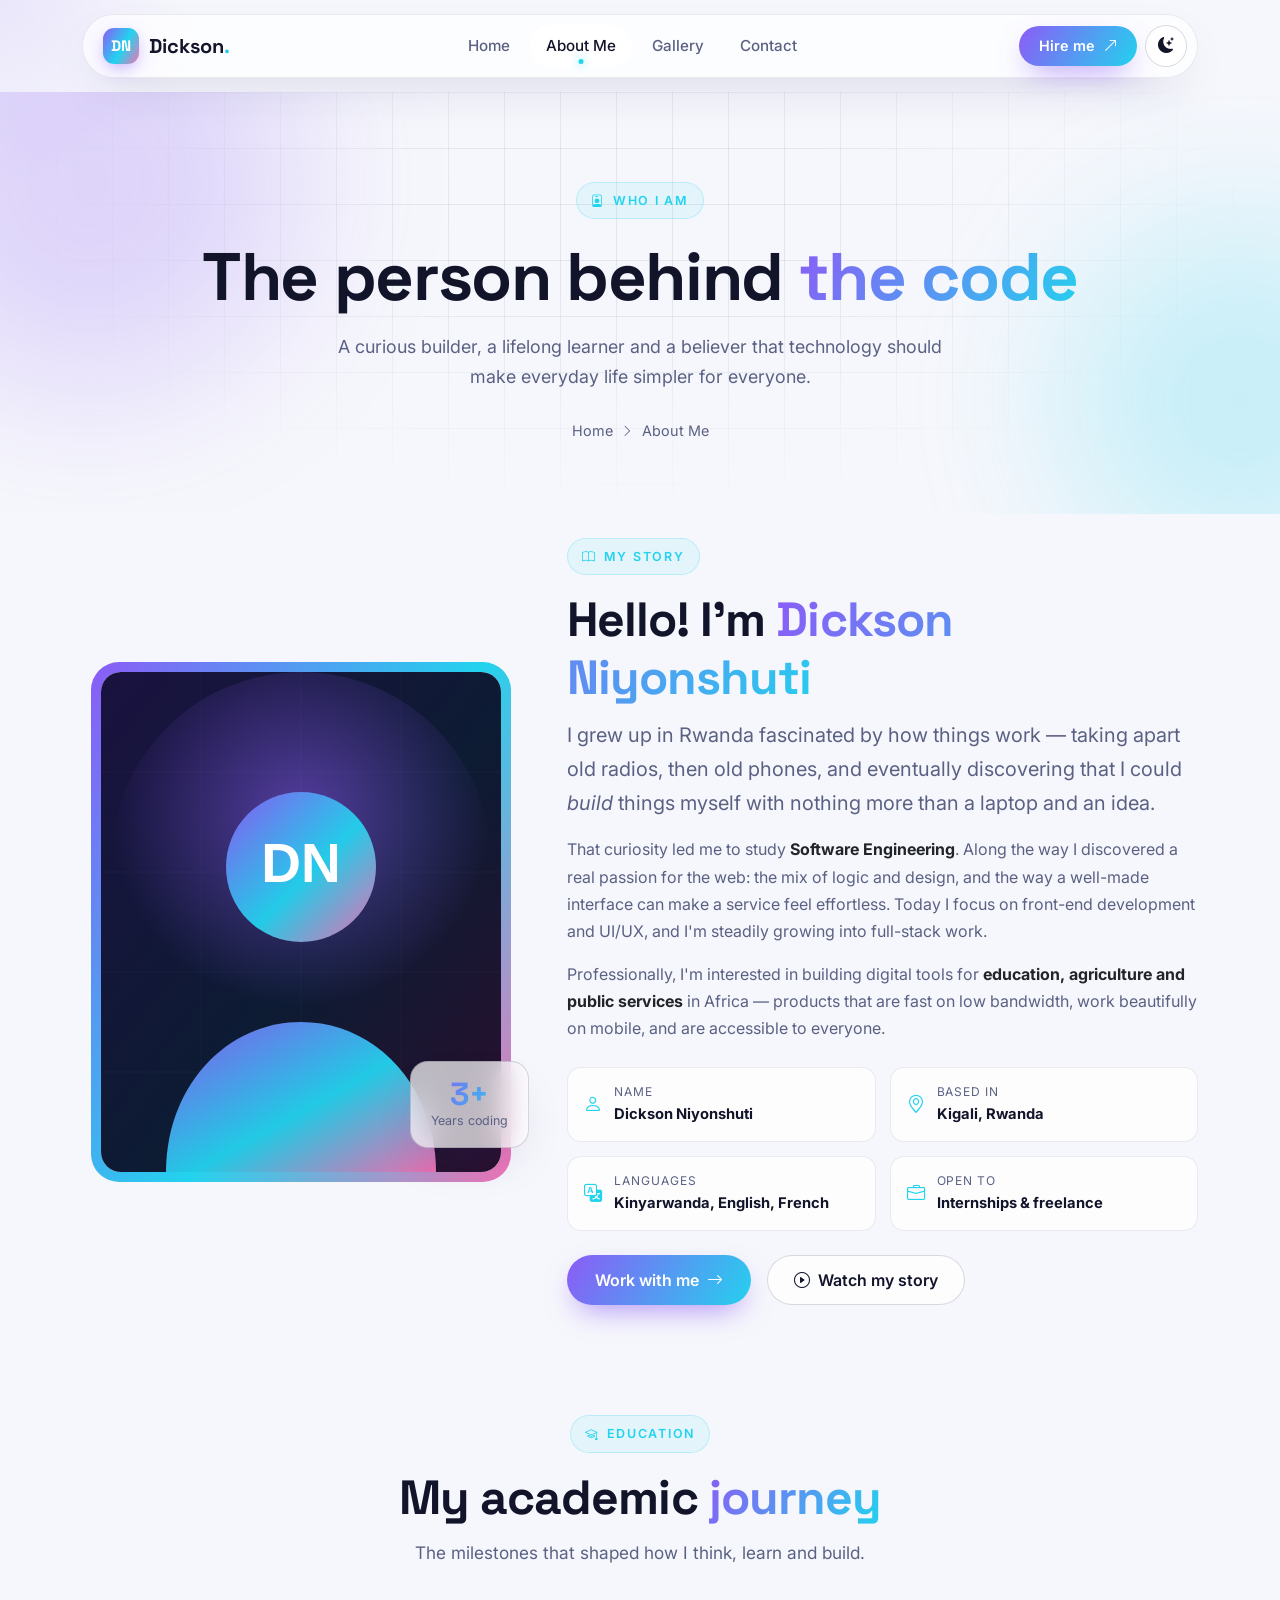
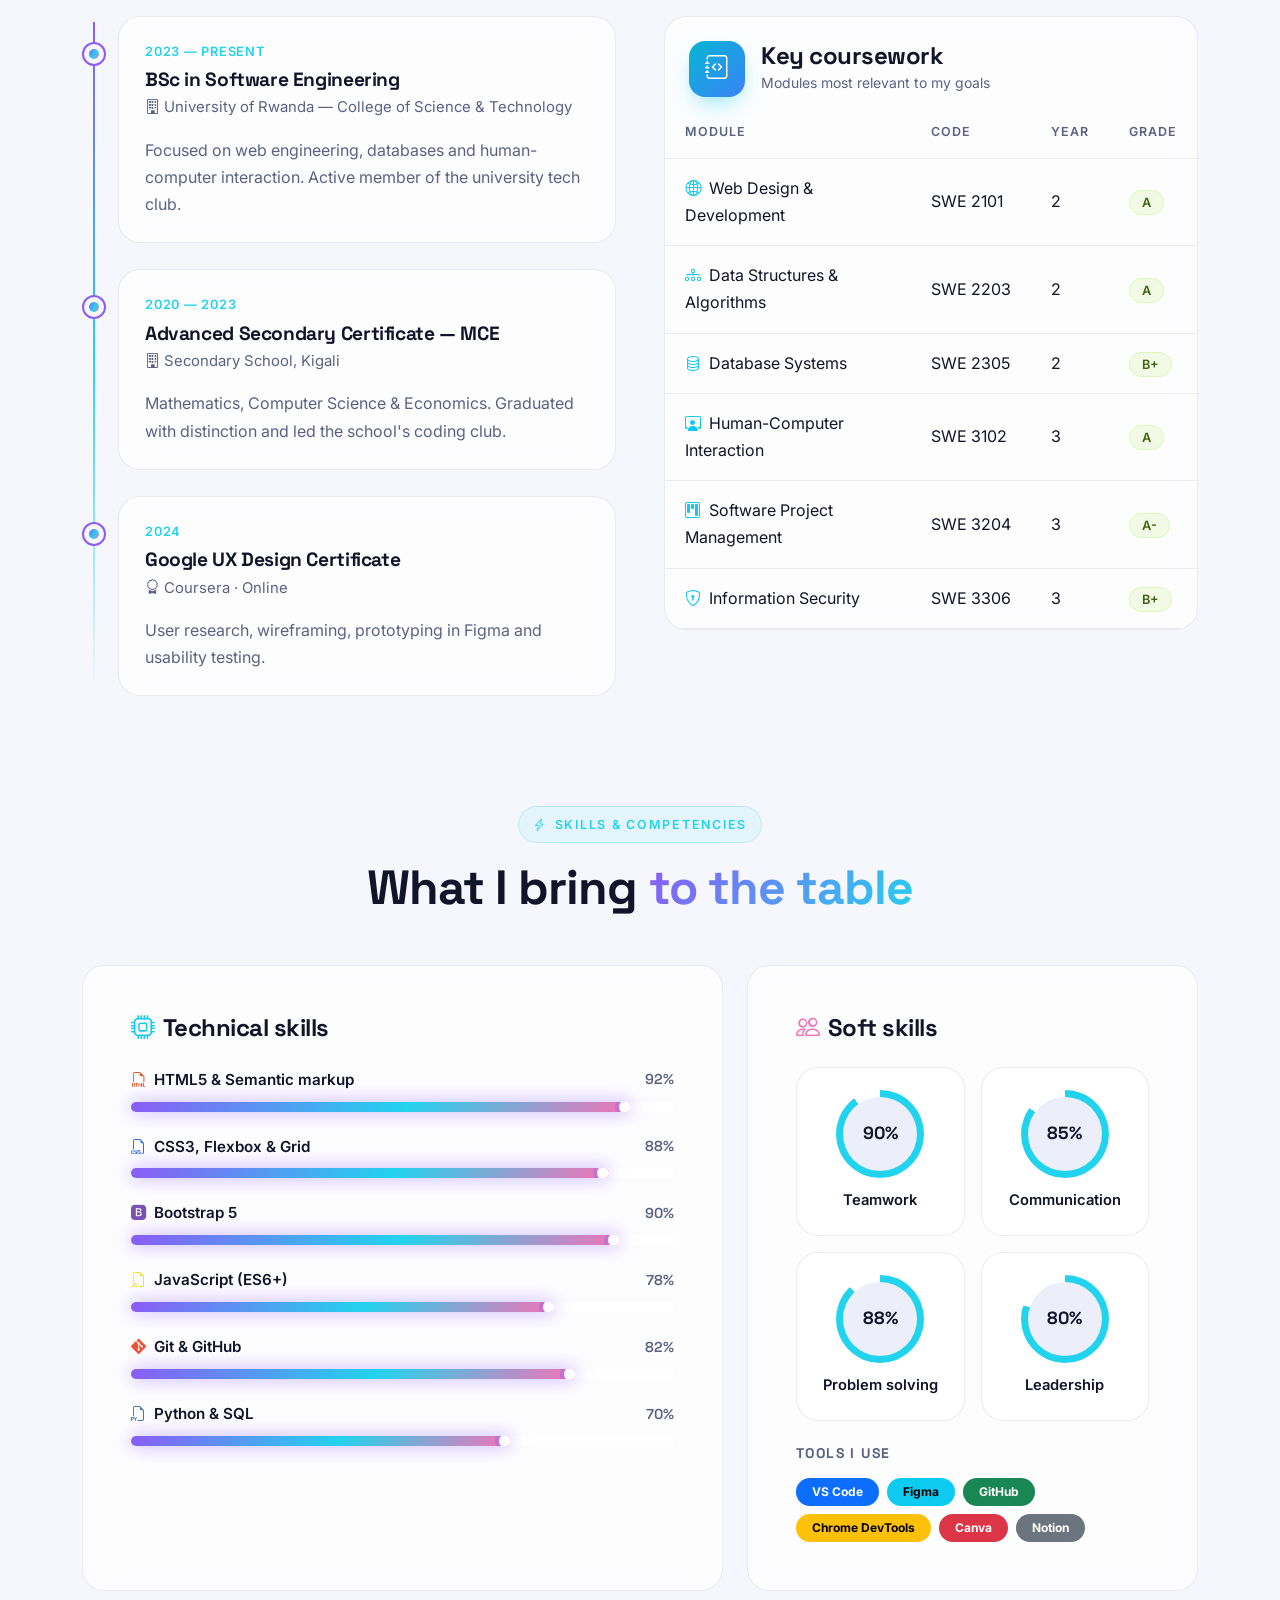
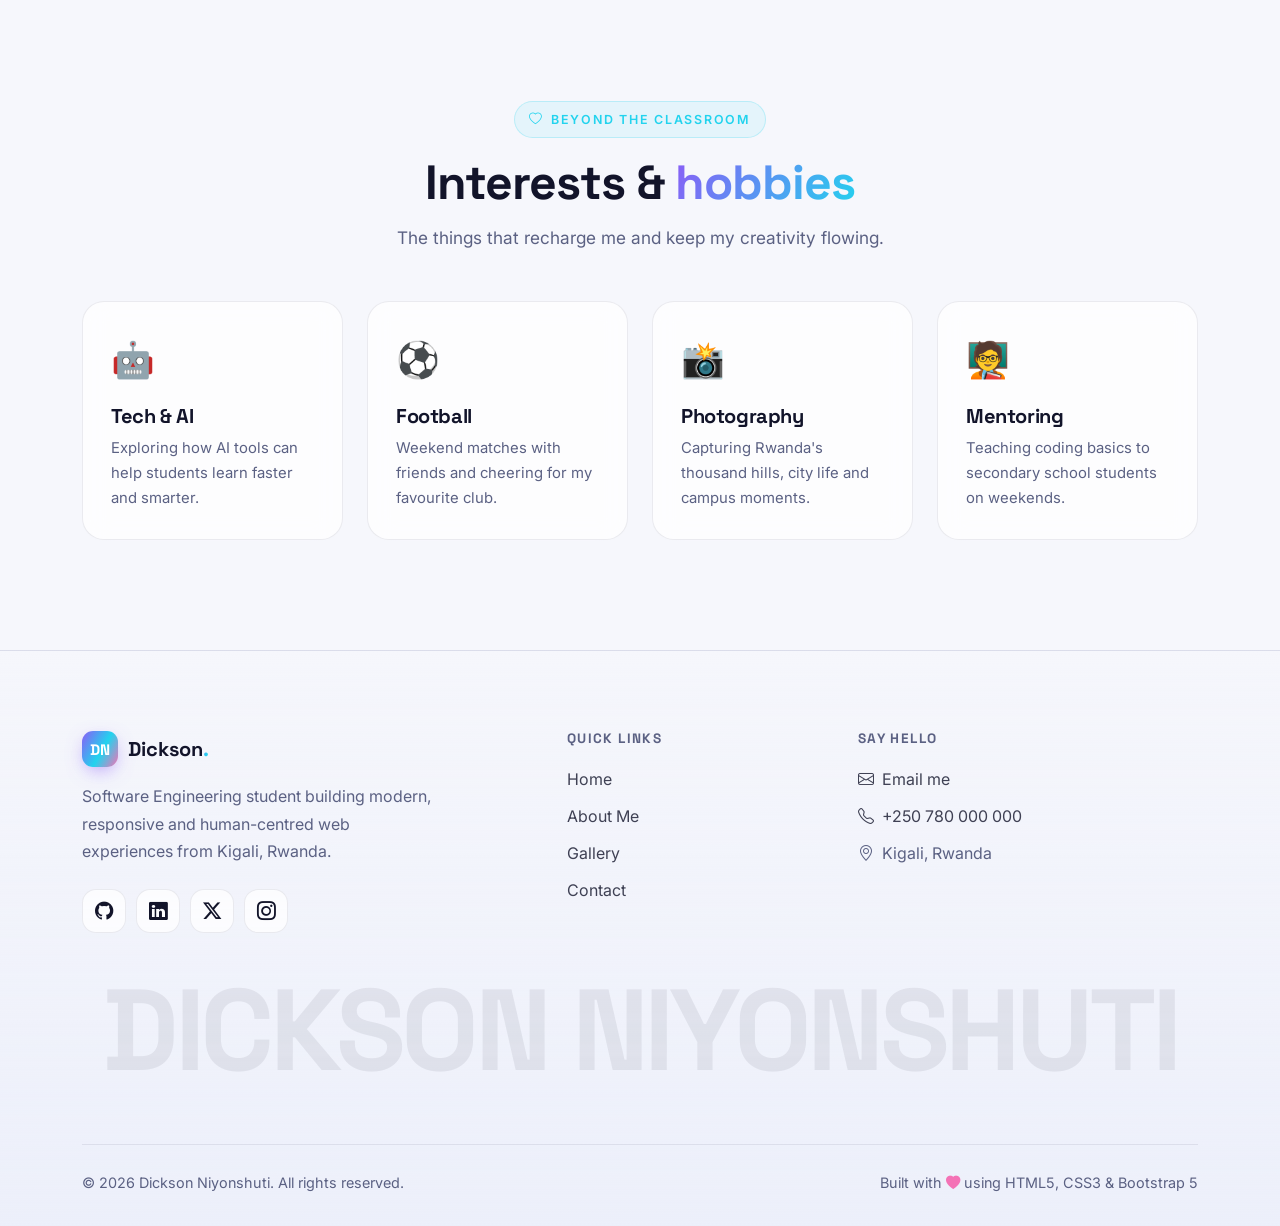
==== about.html @ 2c44022d "Build about page with bio, education timeline, skills and interests" ====
<!DOCTYPE html>
<html lang="en" data-theme="dark" data-bs-theme="dark">
<head>
  <meta charset="UTF-8">
  <meta name="viewport" content="width=device-width, initial-scale=1">
  <title>About Me — Dickson Niyonshuti</title>
  <meta name="description" content="Biography, education, skills and interests of Dickson Niyonshuti, Software Engineering student.">
  <meta name="theme-color" content="#07080f">
  <link rel="icon" href="assets/img/favicon.svg" type="image/svg+xml">
  <script>try{var t=localStorage.getItem("theme");if(t){document.documentElement.setAttribute("data-theme",t);document.documentElement.setAttribute("data-bs-theme",t);}}catch(e){}</script>
  <link rel="preconnect" href="https://fonts.googleapis.com">
  <link rel="preconnect" href="https://fonts.gstatic.com" crossorigin>
  <link href="https://fonts.googleapis.com/css2?family=Inter:wght@400;500;600;700&family=Space+Grotesk:wght@500;600;700&display=swap" rel="stylesheet">
  <link href="https://cdn.jsdelivr.net/npm/bootstrap@5.3.3/dist/css/bootstrap.min.css" rel="stylesheet">
  <link href="https://cdn.jsdelivr.net/npm/bootstrap-icons@1.11.3/font/bootstrap-icons.min.css" rel="stylesheet">
  <link href="assets/css/style.css" rel="stylesheet">
</head>
<body>
  <div class="loader"><div class="loader-ring"></div></div>
  <div class="scroll-progress"></div>
  <div class="cursor-glow"></div>

  <!-- ===== Navbar ===== -->
  <header class="nav-wrap">
    <div class="container">
      <nav class="navbar navbar-expand-lg navbar-glass" aria-label="Main navigation">
        <a class="navbar-brand" href="index.html"><span class="brand-mark">DN</span><span>Dickson<span class="text-gradient">.</span></span></a>
        <div class="d-flex align-items-center gap-2 order-lg-3">
          <button class="theme-toggle" type="button" aria-label="Toggle dark / light theme"><i class="bi bi-sun-fill"></i></button>
          <button class="navbar-toggler" type="button" data-bs-toggle="collapse" data-bs-target="#mainNav" aria-controls="mainNav" aria-expanded="false" aria-label="Toggle navigation"><i class="bi bi-list fs-4"></i></button>
        </div>
        <div class="collapse navbar-collapse" id="mainNav">
          <ul class="navbar-nav mx-auto gap-lg-1">
            <li class="nav-item"><a class="nav-link" href="index.html">Home</a></li>
            <li class="nav-item"><a class="nav-link" href="about.html">About Me</a></li>
            <li class="nav-item"><a class="nav-link" href="gallery.html">Gallery</a></li>
            <li class="nav-item"><a class="nav-link" href="contact.html">Contact</a></li>
          </ul>
          <a href="contact.html" class="btn btn-grad btn-sm-pill d-none d-lg-inline-block me-2">Hire me <i class="bi bi-arrow-up-right ms-1"></i></a>
        </div>
      </nav>
    </div>
  </header>

  <main>
    <!-- ===== Page header ===== -->
    <section class="page-hero">
      <div class="bg-grid"></div>
      <div class="blob blob-1"></div>
      <div class="blob blob-2"></div>
      <div class="container position-relative" style="z-index:1">
        <span class="eyebrow reveal"><i class="bi bi-person-badge"></i>Who I am</span>
        <h1 class="reveal d-1">The person behind <span class="text-gradient">the code</span></h1>
        <p class="reveal d-2">A curious builder, a lifelong learner and a believer that technology should make everyday life simpler for everyone.</p>
        <div class="crumbs reveal d-3"><a href="index.html">Home</a><i class="bi bi-chevron-right small"></i><span>About Me</span></div>
      </div>
    </section>

    <!-- ===== Biography ===== -->
    <section class="section pt-4">
      <div class="container">
        <div class="row align-items-center g-4 g-lg-5">
          <div class="col-lg-5 reveal from-left">
            <div class="profile-frame">
              <img src="assets/img/profile.svg" alt="Portrait of Dickson Niyonshuti">
              <div class="exp-badge"><div class="n text-gradient">3+</div><div class="t">Years coding</div></div>
            </div>
          </div>
          <div class="col-lg-7 reveal from-right">
            <span class="eyebrow"><i class="bi bi-book"></i>My story</span>
            <h2 class="section-title">Hello! I'm <span class="text-gradient">Dickson Niyonshuti</span></h2>
            <p class="text-muted-2 fs-5">I grew up in Rwanda fascinated by how things work — taking apart old radios, then old phones, and eventually discovering that I could <em>build</em> things myself with nothing more than a laptop and an idea.</p>
            <p class="text-muted-2">That curiosity led me to study <strong class="text-body">Software Engineering</strong>. Along the way I discovered a real passion for the web: the mix of logic and design, and the way a well-made interface can make a service feel effortless. Today I focus on front-end development and UI/UX, and I'm steadily growing into full-stack work.</p>
            <p class="text-muted-2">Professionally, I'm interested in building digital tools for <strong class="text-body">education, agriculture and public services</strong> in Africa — products that are fast on low bandwidth, work beautifully on mobile, and are accessible to everyone.</p>
            <ul class="fact-list mt-4">
              <li><i class="bi bi-person"></i><div><span>Name</span><strong>Dickson Niyonshuti</strong></div></li>
              <li><i class="bi bi-geo-alt"></i><div><span>Based in</span><strong>Kigali, Rwanda</strong></div></li>
              <li><i class="bi bi-translate"></i><div><span>Languages</span><strong>Kinyarwanda, English, French</strong></div></li>
              <li><i class="bi bi-briefcase"></i><div><span>Open to</span><strong>Internships &amp; freelance</strong></div></li>
            </ul>
            <div class="d-flex flex-wrap gap-3 mt-4">
              <a href="contact.html" class="btn btn-grad">Work with me <i class="bi bi-arrow-right ms-1"></i></a>
              <a href="gallery.html" class="btn btn-ghost"><i class="bi bi-play-circle me-2"></i>Watch my story</a>
            </div>
          </div>
        </div>
      </div>
    </section>

    <!-- ===== Education ===== -->
    <section class="section pt-0">
      <div class="container">
        <div class="text-center mb-5">
          <span class="eyebrow reveal"><i class="bi bi-mortarboard"></i>Education</span>
          <h2 class="section-title reveal d-1">My academic <span class="text-gradient">journey</span></h2>
          <p class="section-lead mx-auto reveal d-2">The milestones that shaped how I think, learn and build.</p>
        </div>
        <div class="row g-4 g-lg-5">
          <div class="col-lg-6">
            <div class="timeline">
              <div class="tl-item reveal">
                <span class="tl-dot"></span>
                <div class="glass glass-hover">
                  <div class="tl-date">2023 — Present</div>
                  <h4>BSc in Software Engineering</h4>
                  <div class="where"><i class="bi bi-building me-1"></i>University of Rwanda — College of Science &amp; Technology</div>
                  <p class="text-muted-2 mt-3 mb-0">Focused on web engineering, databases and human-computer interaction. Active member of the university tech club.</p>
                </div>
              </div>
              <div class="tl-item reveal d-1">
                <span class="tl-dot"></span>
                <div class="glass glass-hover">
                  <div class="tl-date">2020 — 2023</div>
                  <h4>Advanced Secondary Certificate — MCE</h4>
                  <div class="where"><i class="bi bi-building me-1"></i>Secondary School, Kigali</div>
                  <p class="text-muted-2 mt-3 mb-0">Mathematics, Computer Science &amp; Economics. Graduated with distinction and led the school's coding club.</p>
                </div>
              </div>
              <div class="tl-item reveal d-2">
                <span class="tl-dot"></span>
                <div class="glass glass-hover">
                  <div class="tl-date">2024</div>
                  <h4>Google UX Design Certificate</h4>
                  <div class="where"><i class="bi bi-award me-1"></i>Coursera · Online</div>
                  <p class="text-muted-2 mt-3 mb-0">User research, wireframing, prototyping in Figma and usability testing.</p>
                </div>
              </div>
            </div>
          </div>
          <div class="col-lg-6 reveal from-right">
            <div class="glass">
              <div class="p-4 pb-2 d-flex align-items-center gap-3">
                <div class="icon-tile cyan"><i class="bi bi-journal-code"></i></div>
                <div><h4 class="mb-0 fw-bold">Key coursework</h4><div class="small text-muted-2">Modules most relevant to my goals</div></div>
              </div>
              <div class="table-responsive">
                <table class="table table-glass table-hover">
                  <thead><tr><th>Module</th><th>Code</th><th>Year</th><th>Grade</th></tr></thead>
                  <tbody>
                    <tr><td><i class="bi bi-globe2 me-2 text-info"></i>Web Design &amp; Development</td><td>SWE 2101</td><td>2</td><td><span class="grade-pill">A</span></td></tr>
                    <tr><td><i class="bi bi-diagram-3 me-2 text-info"></i>Data Structures &amp; Algorithms</td><td>SWE 2203</td><td>2</td><td><span class="grade-pill">A</span></td></tr>
                    <tr><td><i class="bi bi-database me-2 text-info"></i>Database Systems</td><td>SWE 2305</td><td>2</td><td><span class="grade-pill">B+</span></td></tr>
                    <tr><td><i class="bi bi-person-workspace me-2 text-info"></i>Human-Computer Interaction</td><td>SWE 3102</td><td>3</td><td><span class="grade-pill">A</span></td></tr>
                    <tr><td><i class="bi bi-kanban me-2 text-info"></i>Software Project Management</td><td>SWE 3204</td><td>3</td><td><span class="grade-pill">A-</span></td></tr>
                    <tr><td><i class="bi bi-shield-lock me-2 text-info"></i>Information Security</td><td>SWE 3306</td><td>3</td><td><span class="grade-pill">B+</span></td></tr>
                  </tbody>
                </table>
              </div>
            </div>
          </div>
        </div>
      </div>
    </section>

    <!-- ===== Skills ===== -->
    <section class="section pt-0">
      <div class="container">
        <div class="text-center mb-5">
          <span class="eyebrow reveal"><i class="bi bi-lightning-charge"></i>Skills &amp; competencies</span>
          <h2 class="section-title reveal d-1">What I bring <span class="text-gradient">to the table</span></h2>
        </div>
        <div class="row g-4">
          <div class="col-lg-7 reveal">
            <div class="glass p-4 p-md-5 h-100">
              <h4 class="fw-bold mb-4"><i class="bi bi-cpu me-2 text-info"></i>Technical skills</h4>
              <div class="skill">
                <div class="skill-head"><span><i class="bi bi-filetype-html" style="color:#e34f26"></i>HTML5 &amp; Semantic markup</span><span class="pct">92%</span></div>
                <div class="progress progress-glow" role="progressbar" aria-label="HTML5" aria-valuenow="92" aria-valuemin="0" aria-valuemax="100"><div class="progress-bar" data-width="92"></div></div>
              </div>
              <div class="skill">
                <div class="skill-head"><span><i class="bi bi-filetype-css" style="color:#2965f1"></i>CSS3, Flexbox &amp; Grid</span><span class="pct">88%</span></div>
                <div class="progress progress-glow" role="progressbar" aria-label="CSS3" aria-valuenow="88" aria-valuemin="0" aria-valuemax="100"><div class="progress-bar" data-width="88"></div></div>
              </div>
              <div class="skill">
                <div class="skill-head"><span><i class="bi bi-bootstrap-fill" style="color:#7952b3"></i>Bootstrap 5</span><span class="pct">90%</span></div>
                <div class="progress progress-glow" role="progressbar" aria-label="Bootstrap" aria-valuenow="90" aria-valuemin="0" aria-valuemax="100"><div class="progress-bar" data-width="90"></div></div>
              </div>
              <div class="skill">
                <div class="skill-head"><span><i class="bi bi-filetype-js" style="color:#f7df1e"></i>JavaScript (ES6+)</span><span class="pct">78%</span></div>
                <div class="progress progress-glow" role="progressbar" aria-label="JavaScript" aria-valuenow="78" aria-valuemin="0" aria-valuemax="100"><div class="progress-bar" data-width="78"></div></div>
              </div>
              <div class="skill">
                <div class="skill-head"><span><i class="bi bi-git" style="color:#f05032"></i>Git &amp; GitHub</span><span class="pct">82%</span></div>
                <div class="progress progress-glow" role="progressbar" aria-label="Git" aria-valuenow="82" aria-valuemin="0" aria-valuemax="100"><div class="progress-bar" data-width="82"></div></div>
              </div>
              <div class="skill mb-0">
                <div class="skill-head"><span><i class="bi bi-filetype-py" style="color:#3776ab"></i>Python &amp; SQL</span><span class="pct">70%</span></div>
                <div class="progress progress-glow" role="progressbar" aria-label="Python and SQL" aria-valuenow="70" aria-valuemin="0" aria-valuemax="100"><div class="progress-bar" data-width="70"></div></div>
              </div>
            </div>
          </div>
          <div class="col-lg-5 reveal d-1">
            <div class="glass p-4 p-md-5 h-100">
              <h4 class="fw-bold mb-4"><i class="bi bi-people me-2" style="color:var(--pink)"></i>Soft skills</h4>
              <div class="row g-3">
                <div class="col-6"><div class="glass glass-hover soft-skill"><div class="ring" style="--p:90"><b>90%</b></div><span>Teamwork</span></div></div>
                <div class="col-6"><div class="glass glass-hover soft-skill"><div class="ring" style="--p:85"><b>85%</b></div><span>Communication</span></div></div>
                <div class="col-6"><div class="glass glass-hover soft-skill"><div class="ring" style="--p:88"><b>88%</b></div><span>Problem solving</span></div></div>
                <div class="col-6"><div class="glass glass-hover soft-skill"><div class="ring" style="--p:80"><b>80%</b></div><span>Leadership</span></div></div>
              </div>
              <h6 class="fw-bold mt-4 mb-3 text-muted-2 text-uppercase small" style="letter-spacing:.1em">Tools I use</h6>
              <div class="d-flex flex-wrap gap-2">
                <span class="badge rounded-pill text-bg-primary px-3 py-2">VS Code</span>
                <span class="badge rounded-pill text-bg-info px-3 py-2">Figma</span>
                <span class="badge rounded-pill text-bg-success px-3 py-2">GitHub</span>
                <span class="badge rounded-pill text-bg-warning px-3 py-2">Chrome DevTools</span>
                <span class="badge rounded-pill text-bg-danger px-3 py-2">Canva</span>
                <span class="badge rounded-pill text-bg-secondary px-3 py-2">Notion</span>
              </div>
            </div>
          </div>
        </div>
      </div>
    </section>

    <!-- ===== Interests ===== -->
    <section class="section pt-0">
      <div class="container">
        <div class="text-center mb-5">
          <span class="eyebrow reveal"><i class="bi bi-heart"></i>Beyond the classroom</span>
          <h2 class="section-title reveal d-1">Interests &amp; <span class="text-gradient">hobbies</span></h2>
          <p class="section-lead mx-auto reveal d-2">The things that recharge me and keep my creativity flowing.</p>
        </div>
        <div class="row g-4">
          <div class="col-sm-6 col-lg-3 reveal"><div class="glass glass-hover interest"><span class="emoji">🤖</span><h5>Tech &amp; AI</h5><p>Exploring how AI tools can help students learn faster and smarter.</p></div></div>
          <div class="col-sm-6 col-lg-3 reveal d-1"><div class="glass glass-hover interest"><span class="emoji">⚽</span><h5>Football</h5><p>Weekend matches with friends and cheering for my favourite club.</p></div></div>
          <div class="col-sm-6 col-lg-3 reveal d-2"><div class="glass glass-hover interest"><span class="emoji">📸</span><h5>Photography</h5><p>Capturing Rwanda's thousand hills, city life and campus moments.</p></div></div>
          <div class="col-sm-6 col-lg-3 reveal d-3"><div class="glass glass-hover interest"><span class="emoji">🧑‍🏫</span><h5>Mentoring</h5><p>Teaching coding basics to secondary school students on weekends.</p></div></div>
        </div>
      </div>
    </section>
  </main>

  <!-- ===== Footer ===== -->
  <footer class="footer">
    <div class="container">
      <div class="row g-4 g-lg-5">
        <div class="col-lg-5">
          <a class="navbar-brand mb-3" href="index.html"><span class="brand-mark">DN</span><span>Dickson<span class="text-gradient">.</span></span></a>
          <p class="text-muted-2 mt-3" style="max-width:360px">Software Engineering student building modern, responsive and human-centred web experiences from Kigali, Rwanda.</p>
          <div class="socials mt-4">
            <a class="social-btn" href="https://github.com/" target="_blank" rel="noopener" aria-label="GitHub"><i class="bi bi-github"></i></a>
            <a class="social-btn" href="https://www.linkedin.com/" target="_blank" rel="noopener" aria-label="LinkedIn"><i class="bi bi-linkedin"></i></a>
            <a class="social-btn" href="https://x.com/" target="_blank" rel="noopener" aria-label="X (Twitter)"><i class="bi bi-twitter-x"></i></a>
            <a class="social-btn" href="https://www.instagram.com/" target="_blank" rel="noopener" aria-label="Instagram"><i class="bi bi-instagram"></i></a>
          </div>
        </div>
        <div class="col-6 col-lg-3">
          <h6>Quick links</h6>
          <ul class="footer-links">
            <li><a href="index.html">Home</a></li>
            <li><a href="about.html">About Me</a></li>
            <li><a href="gallery.html">Gallery</a></li>
            <li><a href="contact.html">Contact</a></li>
          </ul>
        </div>
        <div class="col-6 col-lg-4">
          <h6>Say hello</h6>
          <ul class="footer-links">
            <li><a href="mailto:dicksonniyonshuti58@gmail.com"><i class="bi bi-envelope me-2"></i>Email me</a></li>
            <li><a href="tel:+250780000000"><i class="bi bi-telephone me-2"></i>+250 780 000 000</a></li>
            <li><span class="text-muted-2"><i class="bi bi-geo-alt me-2"></i>Kigali, Rwanda</span></li>
          </ul>
        </div>
      </div>
      <div class="footer-big">DICKSON NIYONSHUTI</div>
      <div class="footer-bottom d-flex flex-column flex-md-row justify-content-between gap-2">
        <span>&copy; <span data-year>2026</span> Dickson Niyonshuti. All rights reserved.</span>
        <span>Built with <i class="bi bi-heart-fill" style="color:var(--pink)"></i> using HTML5, CSS3 &amp; Bootstrap 5</span>
      </div>
    </div>
  </footer>

  <button class="to-top" aria-label="Back to top"><i class="bi bi-arrow-up"></i></button>

  <script src="https://cdn.jsdelivr.net/npm/bootstrap@5.3.3/dist/js/bootstrap.bundle.min.js"></script>
  <script src="assets/js/main.js"></script>
</body>
</html>
---- assets/css/style.css ----
/* =========================================================
   Portfolio — custom design layer on top of Bootstrap 5.3
   Theme tokens · layout · components · animations
   ========================================================= */

:root {
  --bg: #07080f;
  --bg-2: #0d0f1c;
  --surface: rgba(255, 255, 255, 0.035);
  --surface-2: rgba(255, 255, 255, 0.06);
  --border: rgba(255, 255, 255, 0.08);
  --border-strong: rgba(255, 255, 255, 0.16);
  --text: #eef0fb;
  --muted: #9ba1bd;
  --violet: #8b5cf6;
  --cyan: #22d3ee;
  --pink: #f472b6;
  --lime: #a3e635;
  --grad: linear-gradient(120deg, #8b5cf6 0%, #22d3ee 55%, #f472b6 100%);
  --grad-soft: linear-gradient(120deg, rgba(139, 92, 246, .18), rgba(34, 211, 238, .12));
  --shadow: 0 20px 60px -20px rgba(0, 0, 0, .65);
  --glow: 0 0 0 1px rgba(139, 92, 246, .35), 0 10px 40px -10px rgba(139, 92, 246, .55);
  --radius: 22px;
  --radius-sm: 14px;
  --nav-bg: rgba(10, 11, 22, .62);
  --font-display: "Space Grotesk", system-ui, sans-serif;
  --font-body: "Inter", system-ui, sans-serif;
}

[data-theme="light"] {
  --bg: #f6f7fc;
  --bg-2: #eceffa;
  --surface: rgba(255, 255, 255, .75);
  --surface-2: #ffffff;
  --border: rgba(20, 24, 60, .08);
  --border-strong: rgba(20, 24, 60, .16);
  --text: #12142a;
  --muted: #5b6183;
  --shadow: 0 20px 50px -24px rgba(40, 40, 110, .35);
  --nav-bg: rgba(255, 255, 255, .7);
}

/* ---------- Base ---------- */
* { box-sizing: border-box; }
html { scroll-behavior: smooth; }
body {
  font-family: var(--font-body);
  background: var(--bg);
  color: var(--text);
  overflow-x: hidden;
  line-height: 1.7;
  transition: background .4s ease, color .4s ease;
}
h1, h2, h3, h4, h5, h6, .display-font { font-family: var(--font-display); letter-spacing: -.02em; }
a { color: inherit; text-decoration: none; }
::selection { background: var(--violet); color: #fff; }
.text-muted-2 { color: var(--muted) !important; }
.text-gradient {
  background: var(--grad);
  -webkit-background-clip: text;
  background-clip: text;
  color: transparent;
  background-size: 200% auto;
  animation: shine 6s linear infinite;
}
@keyframes shine { to { background-position: 200% center; } }

/* Scrollbar */
::-webkit-scrollbar { width: 10px; }
::-webkit-scrollbar-track { background: var(--bg); }
::-webkit-scrollbar-thumb { background: linear-gradient(var(--violet), var(--cyan)); border-radius: 10px; }

/* Page loader */
.loader {
  position: fixed; inset: 0; z-index: 9999;
  display: grid; place-items: center;
  background: var(--bg);
  transition: opacity .6s ease, visibility .6s ease;
}
.loader.hidden { opacity: 0; visibility: hidden; }
.loader-ring {
  width: 64px; height: 64px; border-radius: 50%;
  background: conic-gradient(var(--violet), var(--cyan), var(--pink), var(--violet));
  -webkit-mask: radial-gradient(farthest-side, transparent calc(100% - 6px), #000 0);
  mask: radial-gradient(farthest-side, transparent calc(100% - 6px), #000 0);
  animation: spin 1s linear infinite;
}
@keyframes spin { to { transform: rotate(360deg); } }

/* Scroll progress */
.scroll-progress {
  position: fixed; top: 0; left: 0; height: 3px; width: 0;
  background: var(--grad); z-index: 2000;
}

/* Cursor glow (desktop only) */
.cursor-glow {
  position: fixed; width: 420px; height: 420px; border-radius: 50%;
  pointer-events: none; z-index: 0;
  background: radial-gradient(circle, rgba(139, 92, 246, .14), transparent 65%);
  transform: translate(-50%, -50%);
  transition: opacity .3s;
}
[data-theme="light"] .cursor-glow { background: radial-gradient(circle, rgba(139, 92, 246, .10), transparent 65%); }
@media (hover: none) { .cursor-glow { display: none; } }

/* Background decoration */
.bg-grid {
  position: absolute; inset: 0; pointer-events: none;
  background-image:
    linear-gradient(var(--border) 1px, transparent 1px),
    linear-gradient(90deg, var(--border) 1px, transparent 1px);
  background-size: 56px 56px;
  -webkit-mask-image: radial-gradient(ellipse at 50% 30%, #000 20%, transparent 70%);
  mask-image: radial-gradient(ellipse at 50% 30%, #000 20%, transparent 70%);
}
.blob {
  position: absolute; border-radius: 50%; filter: blur(80px); opacity: .55; pointer-events: none;
  animation: float 14s ease-in-out infinite;
}
.blob-1 { width: 420px; height: 420px; background: var(--violet); top: -120px; left: -120px; }
.blob-2 { width: 360px; height: 360px; background: var(--cyan); top: 30%; right: -140px; animation-delay: -4s; opacity: .35; }
.blob-3 { width: 300px; height: 300px; background: var(--pink); bottom: -120px; left: 35%; animation-delay: -8s; opacity: .3; }
[data-theme="light"] .blob { opacity: .22; }
@keyframes float {
  0%, 100% { transform: translate(0, 0) scale(1); }
  33% { transform: translate(40px, -30px) scale(1.08); }
  66% { transform: translate(-30px, 30px) scale(.95); }
}

/* ---------- Navbar ---------- */
.nav-wrap { position: sticky; top: 0; z-index: 1030; padding: 14px 0; transition: padding .3s ease; }
.nav-wrap.scrolled { padding: 8px 0; }
.navbar-glass {
  background: var(--nav-bg);
  backdrop-filter: blur(18px) saturate(160%);
  -webkit-backdrop-filter: blur(18px) saturate(160%);
  border: 1px solid var(--border);
  border-radius: 999px;
  padding: 8px 10px 8px 20px;
  box-shadow: var(--shadow);
}
.navbar-brand { font-family: var(--font-display); font-weight: 700; font-size: 1.25rem; color: var(--text) !important; display: flex; align-items: center; gap: 10px; }
.brand-mark {
  width: 36px; height: 36px; border-radius: 11px; display: grid; place-items: center;
  background: var(--grad); color: #fff; font-size: .95rem; font-weight: 700;
  box-shadow: 0 6px 20px -6px rgba(139, 92, 246, .8);
}
.navbar-glass .nav-link {
  color: var(--muted) !important; font-weight: 500; font-size: .95rem;
  padding: 8px 16px !important; border-radius: 999px; position: relative;
  transition: color .25s, background .25s;
}
.navbar-glass .nav-link:hover { color: var(--text) !important; background: var(--surface-2); }
.navbar-glass .nav-link.active { color: var(--text) !important; background: var(--surface-2); }
.navbar-glass .nav-link.active::after {
  content: ""; position: absolute; left: 50%; bottom: 3px; width: 5px; height: 5px; border-radius: 50%;
  background: var(--cyan); transform: translateX(-50%); box-shadow: 0 0 10px var(--cyan);
}
.navbar-toggler { border: 1px solid var(--border-strong); border-radius: 12px; padding: 6px 10px; color: var(--text); }
.navbar-toggler:focus { box-shadow: none; }
.theme-toggle {
  width: 42px; height: 42px; border-radius: 50%; border: 1px solid var(--border-strong);
  background: var(--surface); color: var(--text); display: grid; place-items: center;
  transition: transform .4s ease, background .3s;
}
.theme-toggle:hover { transform: rotate(25deg); background: var(--surface-2); }
@media (max-width: 991.98px) {
  .navbar-glass { border-radius: 24px; }
  .navbar-collapse { padding: 12px 4px 6px; }
  .navbar-glass .nav-link.active::after { display: none; }
}

/* ---------- Buttons ---------- */
.btn-grad {
  background: var(--grad); background-size: 200% auto; color: #fff !important; border: 0;
  border-radius: 999px; padding: 13px 28px; font-weight: 600;
  box-shadow: 0 12px 30px -10px rgba(139, 92, 246, .75);
  transition: background-position .5s ease, transform .25s ease, box-shadow .25s ease;
}
.btn-grad:hover { background-position: right center; transform: translateY(-3px); box-shadow: 0 18px 40px -12px rgba(139, 92, 246, .9); }
.btn-ghost {
  border: 1px solid var(--border-strong); color: var(--text) !important; background: var(--surface);
  border-radius: 999px; padding: 12px 26px; font-weight: 600; backdrop-filter: blur(10px);
  transition: transform .25s ease, background .25s ease, border-color .25s;
}
.btn-ghost:hover { transform: translateY(-3px); background: var(--surface-2); border-color: var(--violet); }
.btn-sm-pill { padding: 9px 20px; font-size: .9rem; }

/* ---------- Sections & typography ---------- */
section { position: relative; }
.section { padding: 110px 0; position: relative; z-index: 1; }
.eyebrow {
  display: inline-flex; align-items: center; gap: 8px;
  font-size: .78rem; font-weight: 600; letter-spacing: .14em; text-transform: uppercase;
  color: var(--cyan); padding: 7px 14px; border-radius: 999px;
  background: rgba(34, 211, 238, .08); border: 1px solid rgba(34, 211, 238, .22);
}
.eyebrow .dot { width: 7px; height: 7px; border-radius: 50%; background: var(--lime); box-shadow: 0 0 10px var(--lime); animation: pulse 2s infinite; }
@keyframes pulse { 0%, 100% { opacity: 1; } 50% { opacity: .35; } }
.section-title { font-size: clamp(2rem, 4vw, 3rem); font-weight: 700; margin: 16px 0 12px; }
.section-lead { color: var(--muted); font-size: 1.08rem; max-width: 620px; }

/* ---------- Hero ---------- */
.hero { min-height: calc(100vh - 90px); display: flex; align-items: center; padding: 60px 0 100px; overflow: hidden; position: relative; }
.hero-title { font-size: clamp(2.6rem, 6.5vw, 5.2rem); font-weight: 700; line-height: 1.04; margin: 22px 0; }
.hero-sub { font-size: 1.2rem; color: var(--muted); max-width: 560px; }
.typed { color: var(--text); font-weight: 600; border-right: 2px solid var(--cyan); padding-right: 4px; animation: caret .8s step-end infinite; }
@keyframes caret { 50% { border-color: transparent; } }
.hero-stats { display: flex; gap: 36px; flex-wrap: wrap; margin-top: 48px; }
.hero-stats .num { font-family: var(--font-display); font-size: 2.2rem; font-weight: 700; line-height: 1; }
.hero-stats .lbl { color: var(--muted); font-size: .88rem; margin-top: 6px; }

.hero-visual { position: relative; width: min(440px, 100%); aspect-ratio: 1; margin: 0 auto; }
.hero-photo {
  position: absolute; inset: 12%; border-radius: 50%; overflow: hidden;
  border: 1px solid var(--border-strong); box-shadow: var(--glow);
  background: var(--bg-2);
}
.hero-photo img { width: 100%; height: 100%; object-fit: cover; }
.orbit { position: absolute; inset: 0; border: 1px dashed var(--border-strong); border-radius: 50%; animation: spin 40s linear infinite; }
.orbit-2 { inset: -8%; animation-duration: 60s; animation-direction: reverse; opacity: .6; }
.orbit .planet {
  position: absolute; width: 50px; height: 50px; border-radius: 14px; display: grid; place-items: center;
  background: var(--bg-2); border: 1px solid var(--border-strong); font-size: 1.35rem;
  box-shadow: var(--shadow); animation: spin 40s linear infinite reverse;
}
.orbit-2 .planet { animation-duration: 60s; animation-direction: normal; }
.planet.p1 { top: -25px; left: calc(50% - 25px); color: #e34f26; }
.planet.p2 { bottom: 8%; right: -6px; color: #7952b3; }
.planet.p3 { bottom: 8%; left: -6px; color: #f7df1e; }
.planet.p4 { top: calc(50% - 25px); right: -25px; color: var(--cyan); }
.planet.p5 { top: calc(50% - 25px); left: -25px; color: var(--pink); }
.float-badge {
  position: absolute; display: flex; align-items: center; gap: 10px;
  padding: 10px 16px; border-radius: 16px; font-size: .85rem; font-weight: 600;
  background: var(--nav-bg); backdrop-filter: blur(14px); border: 1px solid var(--border-strong);
  box-shadow: var(--shadow); animation: bob 5s ease-in-out infinite; z-index: 2;
}
.float-badge i { font-size: 1.2rem; }
.float-badge.b1 { top: 6%; right: -4%; }
.float-badge.b2 { bottom: 4%; left: -6%; animation-delay: -2.5s; }
@keyframes bob { 0%, 100% { transform: translateY(0); } 50% { transform: translateY(-12px); } }
.scroll-cue {
  position: absolute; bottom: 28px; left: 50%; transform: translateX(-50%);
  width: 26px; height: 42px; border: 2px solid var(--border-strong); border-radius: 20px; z-index: 2;
}
.scroll-cue::after {
  content: ""; position: absolute; top: 8px; left: 50%; width: 4px; height: 8px; border-radius: 4px;
  background: var(--cyan); transform: translateX(-50%); animation: scrollcue 1.8s infinite;
}
@keyframes scrollcue { 0% { opacity: 1; top: 8px; } 100% { opacity: 0; top: 24px; } }

/* ---------- Marquee ---------- */
.marquee { border-block: 1px solid var(--border); padding: 22px 0; overflow: hidden; background: var(--surface); position: relative; z-index: 1; }
.marquee-track { display: flex; gap: 56px; width: max-content; animation: marquee 32s linear infinite; }
.marquee:hover .marquee-track { animation-play-state: paused; }
.marquee-item { display: flex; align-items: center; gap: 12px; font-family: var(--font-display); font-size: 1.3rem; font-weight: 600; color: var(--muted); white-space: nowrap; }
.marquee-item i { font-size: 1.5rem; color: var(--text); }
@keyframes marquee { to { transform: translateX(-50%); } }

/* ---------- Glass cards ---------- */
.glass {
  background: var(--surface); border: 1px solid var(--border); border-radius: var(--radius);
  backdrop-filter: blur(14px); -webkit-backdrop-filter: blur(14px);
  transition: transform .35s ease, border-color .35s ease, box-shadow .35s ease, background .35s;
  position: relative; overflow: hidden;
}
.glass-hover:hover { transform: translateY(-6px); border-color: rgba(139, 92, 246, .45); box-shadow: var(--glow); }
.glass-hover::before {
  content: ""; position: absolute; inset: 0; opacity: 0; transition: opacity .35s;
  background: radial-gradient(600px circle at var(--mx, 50%) var(--my, 50%), rgba(139, 92, 246, .14), transparent 40%);
  pointer-events: none;
}
.glass-hover:hover::before { opacity: 1; }
.icon-tile {
  width: 56px; height: 56px; border-radius: 16px; display: grid; place-items: center;
  font-size: 1.5rem; color: #fff; background: var(--grad); box-shadow: 0 10px 26px -10px rgba(139, 92, 246, .8);
}
.icon-tile.cyan { background: linear-gradient(135deg, #06b6d4, #3b82f6); box-shadow: 0 10px 26px -10px rgba(34, 211, 238, .8); }
.icon-tile.pink { background: linear-gradient(135deg, #ec4899, #f97316); box-shadow: 0 10px 26px -10px rgba(244, 114, 182, .8); }
.icon-tile.lime { background: linear-gradient(135deg, #22c55e, #a3e635); box-shadow: 0 10px 26px -10px rgba(163, 230, 53, .7); }

/* Bento highlights */
.bento { padding: 32px; height: 100%; }
.bento h3 { font-size: 1.35rem; font-weight: 700; margin: 20px 0 10px; }
.bento p { color: var(--muted); margin-bottom: 0; }
.chip {
  display: inline-flex; align-items: center; gap: 6px; padding: 6px 14px; border-radius: 999px;
  font-size: .82rem; font-weight: 500; background: var(--surface-2); border: 1px solid var(--border); color: var(--text);
  transition: border-color .25s, transform .25s;
}
.chip:hover { border-color: var(--cyan); transform: translateY(-2px); }
.study-card { background: var(--grad-soft); }
.study-card .big { font-family: var(--font-display); font-size: 2rem; font-weight: 700; line-height: 1.15; }
.mini-progress { height: 8px; border-radius: 10px; background: var(--surface-2); overflow: hidden; }
.mini-progress span { display: block; height: 100%; width: 0; background: var(--grad); border-radius: 10px; transition: width 1.6s cubic-bezier(.2, .8, .2, 1); }
.achv { display: flex; gap: 14px; align-items: flex-start; padding: 14px 0; border-bottom: 1px dashed var(--border); }
.achv:last-child { border-bottom: 0; padding-bottom: 0; }
.achv i { font-size: 1.3rem; color: var(--lime); margin-top: 2px; }

/* Project cards */
.project-card { height: 100%; display: flex; flex-direction: column; }
.project-thumb { position: relative; aspect-ratio: 16/10; overflow: hidden; }
.project-thumb img { width: 100%; height: 100%; object-fit: cover; transition: transform .7s ease; }
.project-card:hover .project-thumb img { transform: scale(1.08); }
.project-thumb .tag {
  position: absolute; top: 14px; left: 14px; padding: 5px 12px; border-radius: 999px; font-size: .75rem; font-weight: 600;
  background: rgba(7, 8, 15, .7); color: #fff; backdrop-filter: blur(8px); border: 1px solid rgba(255, 255, 255, .15);
}
.project-body { padding: 24px; flex: 1; display: flex; flex-direction: column; }
.project-body h4 { font-size: 1.2rem; font-weight: 700; }
.project-body p { color: var(--muted); font-size: .95rem; flex: 1; }
.link-arrow { font-weight: 600; display: inline-flex; align-items: center; gap: 6px; color: var(--cyan); }
.link-arrow i { transition: transform .25s; }
.link-arrow:hover i { transform: translateX(5px); }

/* CTA band */
.cta-band { padding: 64px 48px; border-radius: 32px; background: var(--grad); color: #fff; position: relative; overflow: hidden; }
.cta-band::before, .cta-band::after { content: ""; position: absolute; border-radius: 50%; background: rgba(255, 255, 255, .12); }
.cta-band::before { width: 320px; height: 320px; top: -140px; right: -80px; }
.cta-band::after { width: 200px; height: 200px; bottom: -100px; left: 10%; }
.cta-band h2 { font-size: clamp(1.8rem, 3.5vw, 2.6rem); font-weight: 700; position: relative; z-index: 1; }
.cta-band p { opacity: .9; position: relative; z-index: 1; }
.btn-white { background: #fff; color: #12142a !important; border-radius: 999px; padding: 13px 30px; font-weight: 700; border: 0; position: relative; z-index: 1; transition: transform .25s, box-shadow .25s; }
.btn-white:hover { transform: translateY(-3px); box-shadow: 0 16px 34px -12px rgba(0, 0, 0, .5); }
@media (max-width: 575.98px) { .cta-band { padding: 44px 24px; } }

/* ---------- Page header (inner pages) ---------- */
.page-hero { padding: 90px 0 70px; overflow: hidden; position: relative; text-align: center; }
.page-hero h1 { font-size: clamp(2.4rem, 5.5vw, 4.2rem); font-weight: 700; margin: 18px 0 14px; }
.page-hero p { color: var(--muted); font-size: 1.12rem; max-width: 640px; margin: 0 auto; }
.crumbs { display: inline-flex; gap: 8px; align-items: center; color: var(--muted); font-size: .9rem; margin-top: 26px; }
.crumbs a:hover { color: var(--cyan); }

/* ---------- About ---------- */
.profile-frame { position: relative; border-radius: 28px; padding: 10px; background: var(--grad); max-width: 420px; margin: 0 auto; }
.profile-frame img { border-radius: 20px; width: 100%; aspect-ratio: 4/5; object-fit: cover; display: block; background: var(--bg-2); }
.profile-frame .exp-badge {
  position: absolute; right: -18px; bottom: 34px; padding: 16px 20px; border-radius: 18px; text-align: center;
  background: var(--nav-bg); backdrop-filter: blur(14px); border: 1px solid var(--border-strong); box-shadow: var(--shadow);
  animation: bob 5s ease-in-out infinite;
}
.exp-badge .n { font-family: var(--font-display); font-size: 2rem; font-weight: 700; line-height: 1; }
.exp-badge .t { font-size: .78rem; color: var(--muted); }
@media (max-width: 575.98px) { .profile-frame .exp-badge { right: 8px; } }
.fact-list { list-style: none; padding: 0; margin: 0; display: grid; grid-template-columns: repeat(2, minmax(0, 1fr)); gap: 14px; }
.fact-list li { display: flex; gap: 12px; align-items: center; padding: 14px 16px; border-radius: var(--radius-sm); background: var(--surface); border: 1px solid var(--border); font-size: .92rem; min-width: 0; }
.fact-list li i { color: var(--cyan); font-size: 1.15rem; flex-shrink: 0; }
.fact-list li span { display: block; color: var(--muted); font-size: .75rem; text-transform: uppercase; letter-spacing: .08em; }
.fact-list li strong { overflow-wrap: anywhere; }
@media (max-width: 575.98px) { .fact-list { grid-template-columns: 1fr; } }

/* Timeline */
.timeline { position: relative; padding-left: 36px; }
.timeline::before { content: ""; position: absolute; left: 11px; top: 6px; bottom: 6px; width: 2px; background: linear-gradient(var(--violet), var(--cyan), transparent); }
.tl-item { position: relative; margin-bottom: 26px; }
.tl-item:last-child { margin-bottom: 0; }
.tl-dot { position: absolute; left: -36px; top: 26px; width: 24px; height: 24px; border-radius: 50%; background: var(--bg); border: 2px solid var(--violet); display: grid; place-items: center; }
.tl-dot::after { content: ""; width: 10px; height: 10px; border-radius: 50%; background: var(--grad); }
.tl-item .glass { padding: 24px 26px; }
.tl-date { font-size: .8rem; font-weight: 600; color: var(--cyan); letter-spacing: .06em; text-transform: uppercase; }
.tl-item h4 { font-size: 1.2rem; font-weight: 700; margin: 6px 0 4px; }
.tl-item .where { color: var(--muted); font-size: .93rem; }

/* Coursework table */
.table-glass { --bs-table-bg: transparent; --bs-table-color: var(--text); --bs-table-border-color: var(--border); --bs-table-hover-bg: var(--surface-2); --bs-table-hover-color: var(--text); margin: 0; }
.table-glass thead th { color: var(--muted); font-weight: 600; font-size: .78rem; text-transform: uppercase; letter-spacing: .08em; padding: 16px 20px; }
.table-glass td { padding: 16px 20px; vertical-align: middle; }
.table-glass td:nth-child(n+2) { white-space: nowrap; }
.grade-pill { padding: 4px 12px; border-radius: 999px; font-size: .8rem; font-weight: 600; background: rgba(163, 230, 53, .12); color: var(--lime); border: 1px solid rgba(163, 230, 53, .25); }
[data-theme="light"] .grade-pill { color: #3f6212; }

/* Skills */
.skill { margin-bottom: 22px; }
.skill-head { display: flex; justify-content: space-between; align-items: center; margin-bottom: 9px; font-weight: 600; font-size: .95rem; }
.skill-head i { margin-right: 8px; }
.skill-head .pct { font-family: var(--font-display); color: var(--muted); font-size: .9rem; }
.progress-glow { height: 10px; border-radius: 10px; background: var(--surface-2); overflow: visible; }
.progress-glow .progress-bar {
  width: 0; border-radius: 10px; background: var(--grad); position: relative;
  transition: width 1.8s cubic-bezier(.2, .8, .2, 1); box-shadow: 0 0 18px rgba(139, 92, 246, .55);
}
.progress-glow .progress-bar::after { content: ""; position: absolute; right: -2px; top: 50%; width: 14px; height: 14px; border-radius: 50%; background: #fff; transform: translateY(-50%); box-shadow: 0 0 0 4px rgba(139, 92, 246, .35); }
.soft-skill { display: flex; flex-direction: column; align-items: center; text-align: center; gap: 10px; padding: 22px 12px; height: 100%; }
.soft-skill i { font-size: 1.8rem; }
.soft-skill span { font-weight: 600; font-size: .92rem; }
.ring { --p: 80; width: 88px; height: 88px; border-radius: 50%; display: grid; place-items: center; background: conic-gradient(var(--cyan) calc(var(--p) * 1%), var(--surface-2) 0); position: relative; }
.ring::before { content: ""; position: absolute; inset: 7px; border-radius: 50%; background: var(--bg-2); }
.ring b { position: relative; font-family: var(--font-display); font-size: 1.1rem; }

/* Interests */
.interest { padding: 28px; height: 100%; text-align: left; }
.interest .emoji { font-size: 2.2rem; display: inline-block; transition: transform .4s; }
.interest:hover .emoji { transform: scale(1.2) rotate(-8deg); }
.interest h5 { font-weight: 700; margin: 14px 0 8px; }
.interest p { color: var(--muted); font-size: .93rem; margin: 0; }

/* ---------- Gallery ---------- */
.video-shell { border-radius: 28px; padding: 1px; background: var(--grad); box-shadow: var(--glow); }
.video-inner { border-radius: 27px; overflow: hidden; background: #000; position: relative; }
.video-inner video, .video-inner .ratio { width: 100%; display: block; }
.video-fallback {
  position: absolute; inset: 0; display: none; flex-direction: column; align-items: center; justify-content: center;
  text-align: center; padding: 28px; gap: 14px; color: #fff;
  background: radial-gradient(circle at 30% 20%, rgba(139, 92, 246, .45), transparent 55%), radial-gradient(circle at 80% 80%, rgba(34, 211, 238, .35), transparent 55%), #0b0c18;
}
.video-fallback.show { display: flex; }
.video-fallback .play-ring { width: 84px; height: 84px; border-radius: 50%; display: grid; place-items: center; background: rgba(255, 255, 255, .1); border: 1px solid rgba(255, 255, 255, .25); font-size: 2rem; animation: pulseRing 2.4s infinite; }
@keyframes pulseRing { 0% { box-shadow: 0 0 0 0 rgba(139, 92, 246, .6); } 100% { box-shadow: 0 0 0 26px rgba(139, 92, 246, 0); } }
.video-fallback code { background: rgba(255, 255, 255, .1); color: #fff; padding: 2px 8px; border-radius: 6px; }
.video-caption { padding: 24px 6px 0; }
.quote-card { padding: 30px; height: 100%; }
.quote-card .bi-quote { font-size: 3rem; line-height: 1; background: var(--grad); -webkit-background-clip: text; background-clip: text; color: transparent; }

.filter-bar { display: inline-flex; flex-wrap: wrap; gap: 8px; padding: 6px; border-radius: 999px; background: var(--surface); border: 1px solid var(--border); justify-content: center; }
.filter-btn { border: 0; background: transparent; color: var(--muted); padding: 9px 20px; border-radius: 999px; font-weight: 600; font-size: .9rem; transition: all .25s; }
.filter-btn:hover { color: var(--text); }
.filter-btn.active { background: var(--grad); color: #fff; box-shadow: 0 8px 20px -8px rgba(139, 92, 246, .8); }
@media (max-width: 575.98px) { .filter-bar { border-radius: 22px; } }

.g-item { transition: opacity .4s ease, transform .4s ease; }
.g-item.hide { display: none; }
.g-card { border-radius: var(--radius); overflow: hidden; position: relative; cursor: zoom-in; background: var(--bg-2); border: 1px solid var(--border); }
.g-card img { width: 100%; aspect-ratio: 4/3; object-fit: cover; display: block; transition: transform .7s ease, filter .5s; }
.g-card.tall img { aspect-ratio: 3/4; }
.g-card:hover img { transform: scale(1.07); filter: saturate(1.15); }
.g-overlay {
  position: absolute; inset: 0; display: flex; flex-direction: column; justify-content: flex-end; padding: 22px;
  background: linear-gradient(to top, rgba(7, 8, 15, .92) 0%, rgba(7, 8, 15, .2) 55%, transparent 100%); color: #fff;
}
.g-overlay .cat { font-size: .72rem; font-weight: 700; letter-spacing: .12em; text-transform: uppercase; color: var(--cyan); }
.g-overlay h5 { font-weight: 700; margin: 4px 0 2px; font-size: 1.08rem; }
.g-overlay p { font-size: .85rem; opacity: .8; margin: 0; max-height: 0; overflow: hidden; transition: max-height .45s ease; }
.g-card:hover .g-overlay p { max-height: 80px; }
.g-zoom { position: absolute; top: 16px; right: 16px; width: 40px; height: 40px; border-radius: 50%; display: grid; place-items: center; background: rgba(255, 255, 255, .15); backdrop-filter: blur(8px); color: #fff; opacity: 0; transform: scale(.7); transition: all .3s; }
.g-card:hover .g-zoom { opacity: 1; transform: scale(1); }
@media (hover: none) { .g-overlay p { max-height: 80px; } }

/* Lightbox */
.lightbox .modal-content { background: transparent; border: 0; }
.lightbox img { border-radius: 20px; max-height: 78vh; width: 100%; object-fit: contain; }
.lightbox .lb-caption { color: #fff; text-align: center; padding-top: 16px; }
.lightbox .lb-caption p { color: rgba(255, 255, 255, .7); margin: 0; }
.lb-btn { position: absolute; top: 50%; transform: translateY(-50%); width: 48px; height: 48px; border-radius: 50%; border: 1px solid rgba(255, 255, 255, .25); background: rgba(0, 0, 0, .45); color: #fff; display: grid; place-items: center; font-size: 1.3rem; z-index: 5; transition: background .25s; }
.lb-btn:hover { background: var(--violet); }
.lb-prev { left: 10px; } .lb-next { right: 10px; }
.lb-close { position: absolute; top: -52px; right: 0; }
.modal-backdrop.show { opacity: .88; }

/* ---------- Contact ---------- */
.contact-card { padding: 26px; display: flex; gap: 18px; align-items: center; height: 100%; }
.contact-card h6 { margin: 0 0 2px; font-weight: 700; }
.contact-card a, .contact-card p { color: var(--muted); margin: 0; font-size: .94rem; overflow-wrap: anywhere; }
.contact-card a:hover { color: var(--cyan); }
.form-shell { padding: 40px; }
@media (max-width: 575.98px) { .form-shell { padding: 26px 20px; } }
.form-floating > .form-control, .form-floating > .form-select {
  background: var(--surface-2); border: 1px solid var(--border-strong); color: var(--text); border-radius: var(--radius-sm);
}
.form-floating > .form-control:focus, .form-floating > .form-select:focus { border-color: var(--violet); box-shadow: 0 0 0 4px rgba(139, 92, 246, .18); background: var(--surface-2); color: var(--text); }
.form-floating > label { color: var(--muted); }
.form-floating > .form-control:focus ~ label, .form-floating > .form-control:not(:placeholder-shown) ~ label, .form-floating > .form-select ~ label { color: var(--cyan); }
.form-floating > .form-control:focus ~ label::after, .form-floating > .form-control:not(:placeholder-shown) ~ label::after, .form-floating > .form-select ~ label::after { background: transparent; }
.form-floating textarea.form-control { height: 170px; }
.form-select option { background: var(--bg-2); color: var(--text); }
.char-count { font-size: .8rem; color: var(--muted); text-align: right; margin-top: 6px; }
.invalid-feedback { font-size: .82rem; }
.socials { display: flex; gap: 10px; flex-wrap: wrap; }
.social-btn {
  width: 44px; height: 44px; border-radius: 14px; display: grid; place-items: center; font-size: 1.15rem;
  background: var(--surface); border: 1px solid var(--border); color: var(--text); transition: all .3s;
}
.social-btn:hover { background: var(--grad); color: #fff; transform: translateY(-4px) rotate(-6deg); border-color: transparent; }
.map-shell { border-radius: var(--radius); overflow: hidden; border: 1px solid var(--border); position: relative; height: 100%; min-height: 360px; }
.map-shell iframe { width: 100%; height: 100%; min-height: 360px; border: 0; display: block; filter: grayscale(.2) contrast(1.05); }
[data-theme="dark"] .map-shell iframe { filter: invert(.9) hue-rotate(180deg) saturate(.7) contrast(.95); }
.availability { display: flex; align-items: center; gap: 12px; padding: 16px 20px; border-radius: var(--radius-sm); background: rgba(163, 230, 53, .08); border: 1px solid rgba(163, 230, 53, .22); }
.availability .dot { width: 10px; height: 10px; border-radius: 50%; background: var(--lime); box-shadow: 0 0 12px var(--lime); animation: pulse 2s infinite; flex-shrink: 0; }

.accordion-glass .accordion-item { background: var(--surface); border: 1px solid var(--border); border-radius: var(--radius-sm) !important; margin-bottom: 12px; overflow: hidden; color: var(--text); }
.accordion-glass .accordion-button { background: transparent; color: var(--text); font-weight: 600; box-shadow: none; padding: 20px 22px; }
.accordion-glass .accordion-button:not(.collapsed) { color: var(--cyan); }
.accordion-glass .accordion-button::after { filter: grayscale(1) brightness(1.8); }
[data-theme="light"] .accordion-glass .accordion-button::after { filter: none; }
.accordion-glass .accordion-body { color: var(--muted); padding: 0 22px 20px; }

/* Toast */
.toast-glass { background: var(--nav-bg); backdrop-filter: blur(16px); border: 1px solid var(--border-strong); color: var(--text); border-radius: 16px; box-shadow: var(--shadow); }
.toast-glass .toast-header { background: transparent; color: var(--text); border-bottom-color: var(--border); }

/* ---------- Footer ---------- */
.footer { border-top: 1px solid var(--border); padding: 80px 0 30px; position: relative; z-index: 1; background: linear-gradient(to bottom, transparent, var(--bg-2)); }
.footer h6 { font-weight: 700; font-size: .85rem; text-transform: uppercase; letter-spacing: .1em; color: var(--muted); margin-bottom: 18px; }
.footer-links { list-style: none; padding: 0; margin: 0; }
.footer-links li { margin-bottom: 10px; }
.footer-links a { color: var(--text); opacity: .8; transition: all .25s; }
.footer-links a:hover { opacity: 1; color: var(--cyan); padding-left: 6px; }
.footer-bottom { border-top: 1px solid var(--border); margin-top: 56px; padding-top: 26px; color: var(--muted); font-size: .9rem; }
.footer-big { font-family: var(--font-display); font-weight: 700; font-size: clamp(2.6rem, 9vw, 7.5rem); line-height: 1; letter-spacing: -.04em; opacity: .07; text-align: center; margin-top: 40px; user-select: none; white-space: nowrap; overflow: hidden; }

/* Back to top */
.to-top {
  position: fixed; right: 22px; bottom: 22px; z-index: 1040; width: 50px; height: 50px; border-radius: 50%;
  border: 0; background: var(--grad); color: #fff; font-size: 1.2rem; display: grid; place-items: center;
  box-shadow: 0 12px 30px -10px rgba(139, 92, 246, .9); opacity: 0; visibility: hidden; transform: translateY(20px); transition: all .35s;
}
.to-top.show { opacity: 1; visibility: visible; transform: none; }
.to-top:hover { transform: translateY(-4px); }

/* ---------- Reveal on scroll ---------- */
.reveal { opacity: 0; transform: translateY(36px); transition: opacity .9s cubic-bezier(.2, .8, .2, 1), transform .9s cubic-bezier(.2, .8, .2, 1); }
.reveal.from-left { transform: translateX(-40px); }
.reveal.from-right { transform: translateX(40px); }
.reveal.zoom { transform: scale(.92); }
.reveal.in { opacity: 1; transform: none; }
main, .footer { overflow-x: clip; }
@media (max-width: 991.98px) {
  .reveal.from-left, .reveal.from-right { transform: translateY(36px); }
  .reveal.in { transform: none; }
}
.d-1 { transition-delay: .1s; } .d-2 { transition-delay: .2s; } .d-3 { transition-delay: .3s; } .d-4 { transition-delay: .4s; } .d-5 { transition-delay: .5s; }

@media (prefers-reduced-motion: reduce) {
  *, *::before, *::after { animation-duration: .01ms !important; animation-iteration-count: 1 !important; transition-duration: .01ms !important; scroll-behavior: auto !important; }
  .reveal { opacity: 1; transform: none; }
}

@media (max-width: 767.98px) {
  .section { padding: 80px 0; }
  .hero { padding-top: 30px; text-align: center; }
  .hero-sub { margin-inline: auto; }
  .hero-stats { justify-content: center; gap: 28px; }
  .hero .cta-row { justify-content: center; }
  .float-badge.b1 { right: 0; }
  .float-badge.b2 { left: 0; }
}
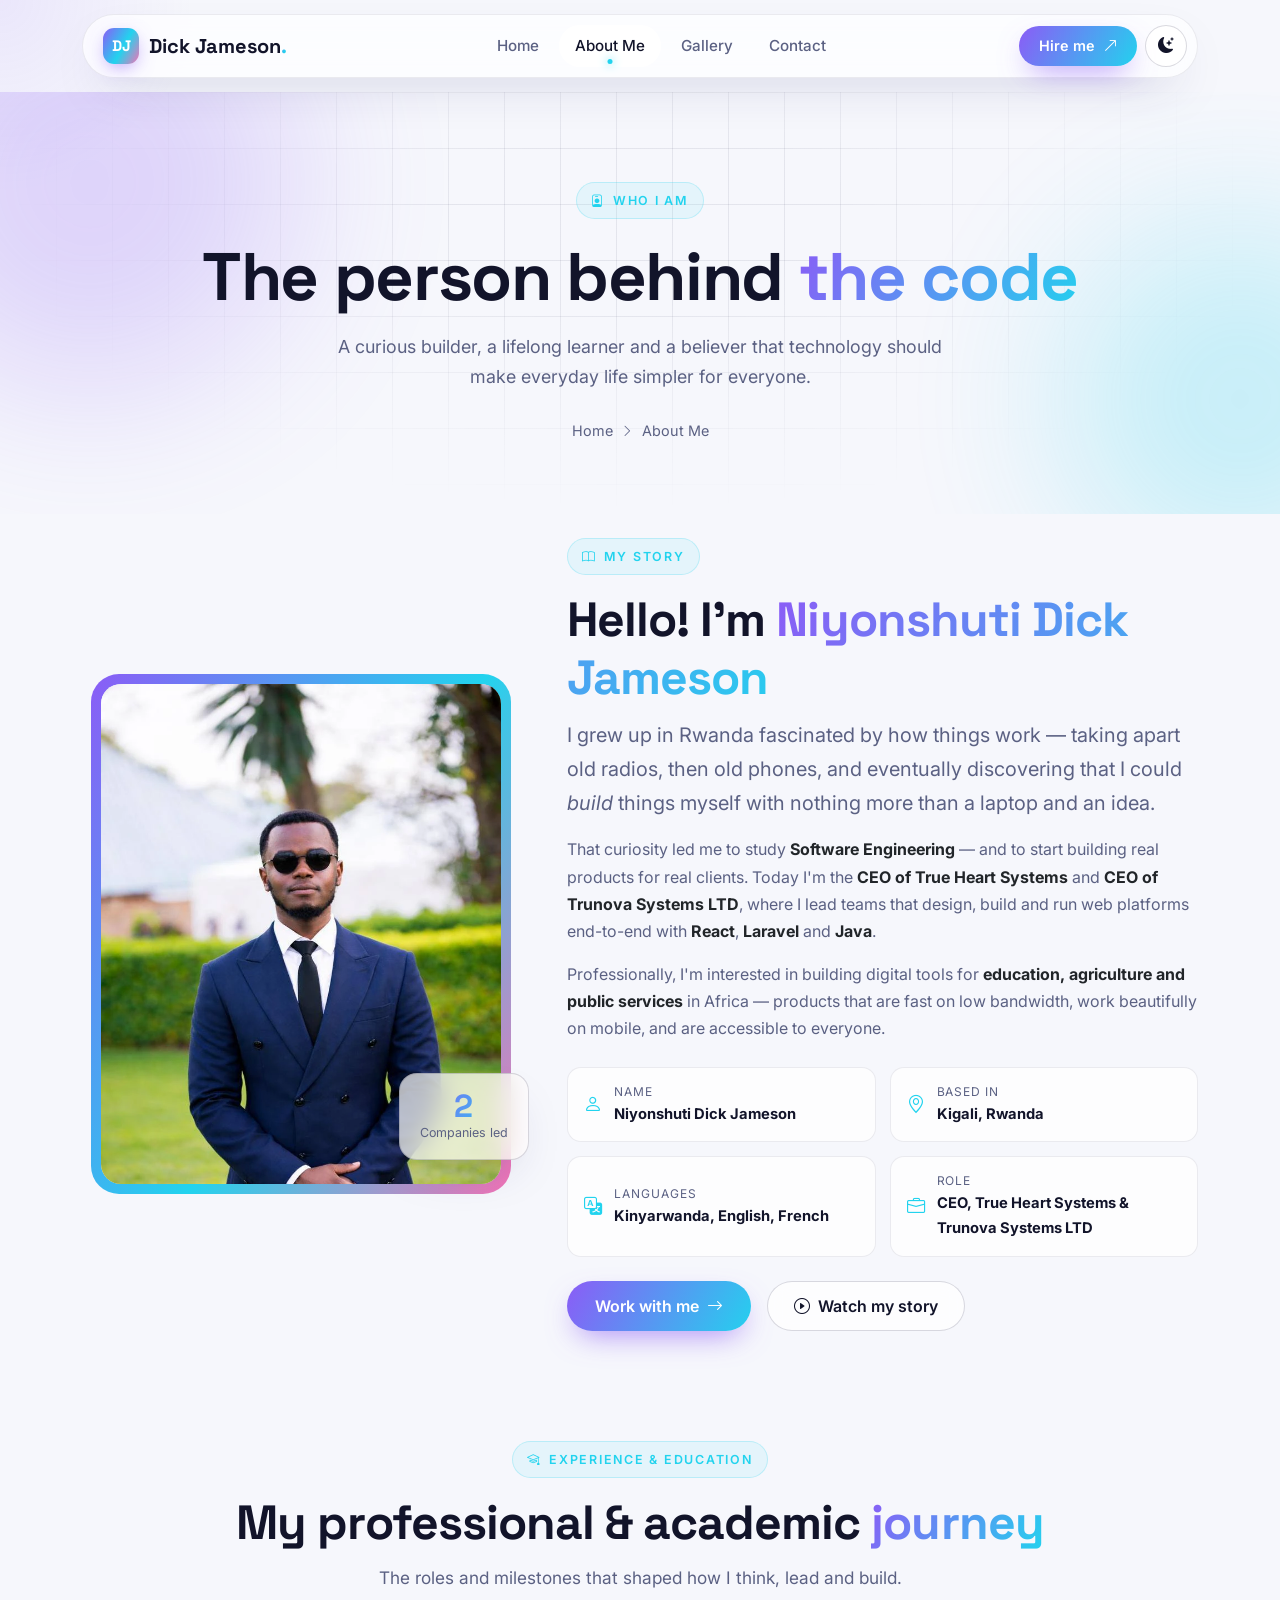
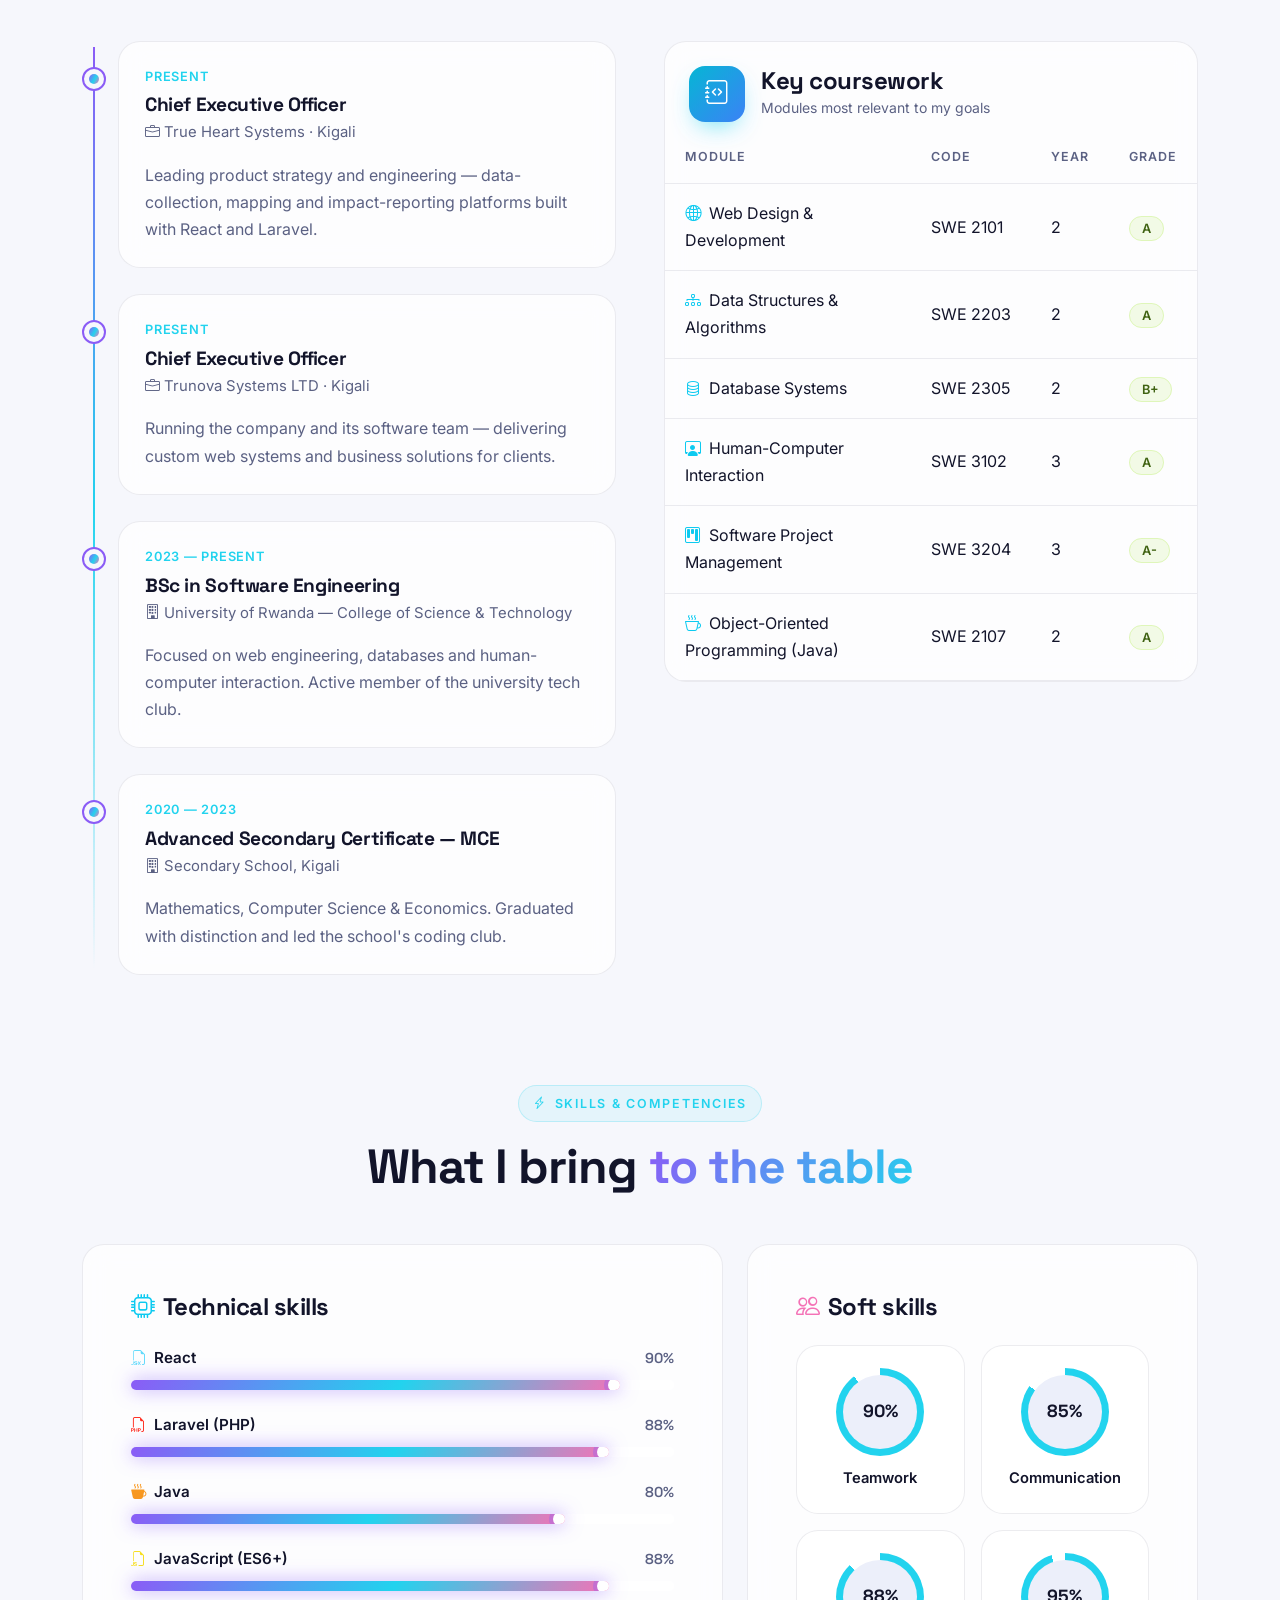
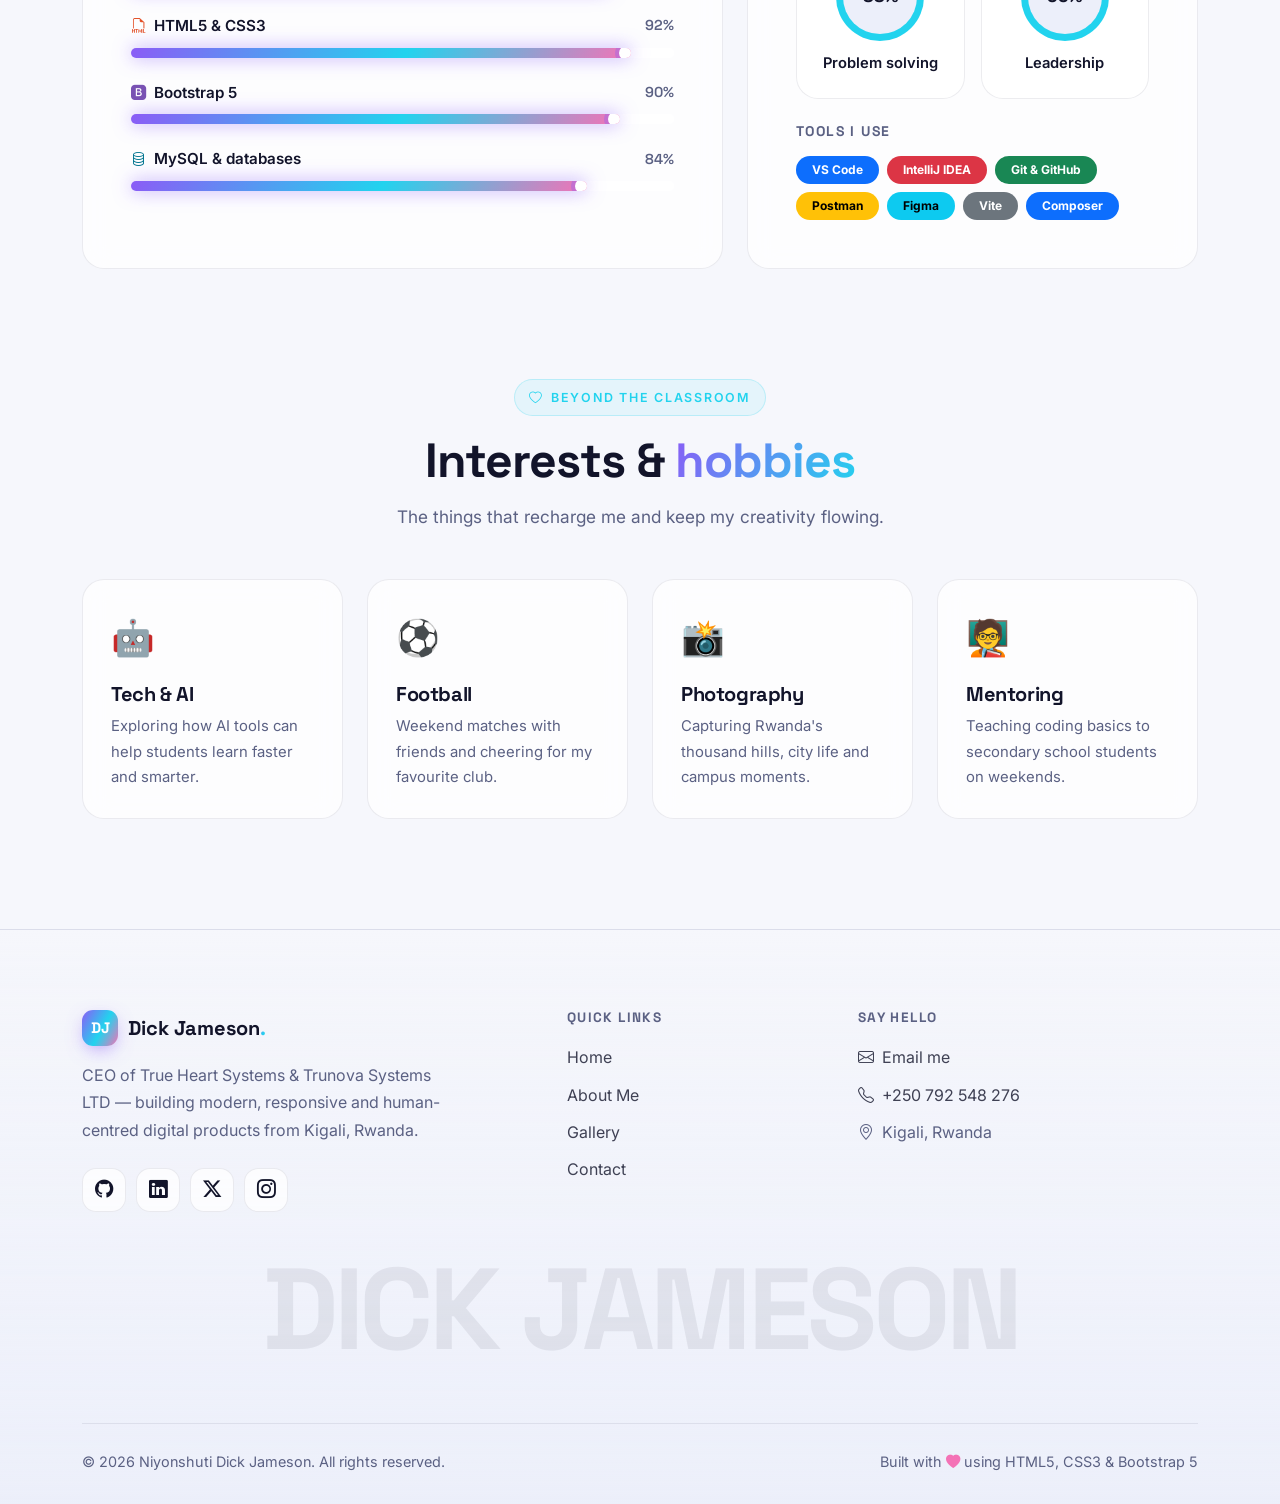
==== commit d5129ecb: "Personalise portfolio: real photo, name, CEO roles, React/Laravel/Java skills and contacts" ====
--- a/about.html
+++ b/about.html
@@ -3,8 +3,8 @@
 <head>
   <meta charset="UTF-8">
   <meta name="viewport" content="width=device-width, initial-scale=1">
-  <title>About Me — Dickson Niyonshuti</title>
-  <meta name="description" content="Biography, education, skills and interests of Dickson Niyonshuti, Software Engineering student.">
+  <title>About Me — Niyonshuti Dick Jameson</title>
+  <meta name="description" content="Biography, experience, education, skills and interests of Niyonshuti Dick Jameson, CEO of True Heart Systems and Trunova Systems LTD.">
   <meta name="theme-color" content="#07080f">
   <link rel="icon" href="assets/img/favicon.svg" type="image/svg+xml">
   <script>try{var t=localStorage.getItem("theme");if(t){document.documentElement.setAttribute("data-theme",t);document.documentElement.setAttribute("data-bs-theme",t);}}catch(e){}</script>
@@ -24,7 +24,7 @@
   <header class="nav-wrap">
     <div class="container">
       <nav class="navbar navbar-expand-lg navbar-glass" aria-label="Main navigation">
-        <a class="navbar-brand" href="index.html"><span class="brand-mark">DN</span><span>Dickson<span class="text-gradient">.</span></span></a>
+        <a class="navbar-brand" href="index.html"><span class="brand-mark">DJ</span><span>Dick Jameson<span class="text-gradient">.</span></span></a>
         <div class="d-flex align-items-center gap-2 order-lg-3">
           <button class="theme-toggle" type="button" aria-label="Toggle dark / light theme"><i class="bi bi-sun-fill"></i></button>
           <button class="navbar-toggler" type="button" data-bs-toggle="collapse" data-bs-target="#mainNav" aria-controls="mainNav" aria-expanded="false" aria-label="Toggle navigation"><i class="bi bi-list fs-4"></i></button>
@@ -62,21 +62,21 @@
         <div class="row align-items-center g-4 g-lg-5">
           <div class="col-lg-5 reveal from-left">
             <div class="profile-frame">
-              <img src="assets/img/profile.svg" alt="Portrait of Dickson Niyonshuti">
-              <div class="exp-badge"><div class="n text-gradient">3+</div><div class="t">Years coding</div></div>
+              <img src="assets/img/profile.webp" alt="Portrait of Niyonshuti Dick Jameson in a navy suit">
+              <div class="exp-badge"><div class="n text-gradient">2</div><div class="t">Companies led</div></div>
             </div>
           </div>
           <div class="col-lg-7 reveal from-right">
             <span class="eyebrow"><i class="bi bi-book"></i>My story</span>
-            <h2 class="section-title">Hello! I'm <span class="text-gradient">Dickson Niyonshuti</span></h2>
+            <h2 class="section-title">Hello! I'm <span class="text-gradient">Niyonshuti Dick Jameson</span></h2>
             <p class="text-muted-2 fs-5">I grew up in Rwanda fascinated by how things work — taking apart old radios, then old phones, and eventually discovering that I could <em>build</em> things myself with nothing more than a laptop and an idea.</p>
-            <p class="text-muted-2">That curiosity led me to study <strong class="text-body">Software Engineering</strong>. Along the way I discovered a real passion for the web: the mix of logic and design, and the way a well-made interface can make a service feel effortless. Today I focus on front-end development and UI/UX, and I'm steadily growing into full-stack work.</p>
+            <p class="text-muted-2">That curiosity led me to study <strong class="text-body">Software Engineering</strong> — and to start building real products for real clients. Today I'm the <strong class="text-body">CEO of True Heart Systems</strong> and <strong class="text-body">CEO of Trunova Systems LTD</strong>, where I lead teams that design, build and run web platforms end-to-end with <strong class="text-body">React</strong>, <strong class="text-body">Laravel</strong> and <strong class="text-body">Java</strong>.</p>
             <p class="text-muted-2">Professionally, I'm interested in building digital tools for <strong class="text-body">education, agriculture and public services</strong> in Africa — products that are fast on low bandwidth, work beautifully on mobile, and are accessible to everyone.</p>
             <ul class="fact-list mt-4">
-              <li><i class="bi bi-person"></i><div><span>Name</span><strong>Dickson Niyonshuti</strong></div></li>
+              <li><i class="bi bi-person"></i><div><span>Name</span><strong>Niyonshuti Dick Jameson</strong></div></li>
               <li><i class="bi bi-geo-alt"></i><div><span>Based in</span><strong>Kigali, Rwanda</strong></div></li>
               <li><i class="bi bi-translate"></i><div><span>Languages</span><strong>Kinyarwanda, English, French</strong></div></li>
-              <li><i class="bi bi-briefcase"></i><div><span>Open to</span><strong>Internships &amp; freelance</strong></div></li>
+              <li><i class="bi bi-briefcase"></i><div><span>Role</span><strong>CEO, True Heart Systems &amp; Trunova Systems LTD</strong></div></li>
             </ul>
             <div class="d-flex flex-wrap gap-3 mt-4">
               <a href="contact.html" class="btn btn-grad">Work with me <i class="bi bi-arrow-right ms-1"></i></a>
@@ -91,9 +91,9 @@
     <section class="section pt-0">
       <div class="container">
         <div class="text-center mb-5">
-          <span class="eyebrow reveal"><i class="bi bi-mortarboard"></i>Education</span>
-          <h2 class="section-title reveal d-1">My academic <span class="text-gradient">journey</span></h2>
-          <p class="section-lead mx-auto reveal d-2">The milestones that shaped how I think, learn and build.</p>
+          <span class="eyebrow reveal"><i class="bi bi-mortarboard"></i>Experience &amp; education</span>
+          <h2 class="section-title reveal d-1">My professional &amp; academic <span class="text-gradient">journey</span></h2>
+          <p class="section-lead mx-auto reveal d-2">The roles and milestones that shaped how I think, lead and build.</p>
         </div>
         <div class="row g-4 g-lg-5">
           <div class="col-lg-6">
@@ -101,28 +101,37 @@
               <div class="tl-item reveal">
                 <span class="tl-dot"></span>
                 <div class="glass glass-hover">
+                  <div class="tl-date">Present</div>
+                  <h4>Chief Executive Officer</h4>
+                  <div class="where"><i class="bi bi-briefcase me-1"></i>True Heart Systems · Kigali</div>
+                  <p class="text-muted-2 mt-3 mb-0">Leading product strategy and engineering — data-collection, mapping and impact-reporting platforms built with React and Laravel.</p>
+                </div>
+              </div>
+              <div class="tl-item reveal d-1">
+                <span class="tl-dot"></span>
+                <div class="glass glass-hover">
+                  <div class="tl-date">Present</div>
+                  <h4>Chief Executive Officer</h4>
+                  <div class="where"><i class="bi bi-briefcase me-1"></i>Trunova Systems LTD · Kigali</div>
+                  <p class="text-muted-2 mt-3 mb-0">Running the company and its software team — delivering custom web systems and business solutions for clients.</p>
+                </div>
+              </div>
+              <div class="tl-item reveal d-2">
+                <span class="tl-dot"></span>
+                <div class="glass glass-hover">
                   <div class="tl-date">2023 — Present</div>
                   <h4>BSc in Software Engineering</h4>
                   <div class="where"><i class="bi bi-building me-1"></i>University of Rwanda — College of Science &amp; Technology</div>
                   <p class="text-muted-2 mt-3 mb-0">Focused on web engineering, databases and human-computer interaction. Active member of the university tech club.</p>
                 </div>
               </div>
-              <div class="tl-item reveal d-1">
+              <div class="tl-item reveal d-3">
                 <span class="tl-dot"></span>
                 <div class="glass glass-hover">
                   <div class="tl-date">2020 — 2023</div>
                   <h4>Advanced Secondary Certificate — MCE</h4>
                   <div class="where"><i class="bi bi-building me-1"></i>Secondary School, Kigali</div>
                   <p class="text-muted-2 mt-3 mb-0">Mathematics, Computer Science &amp; Economics. Graduated with distinction and led the school's coding club.</p>
-                </div>
-              </div>
-              <div class="tl-item reveal d-2">
-                <span class="tl-dot"></span>
-                <div class="glass glass-hover">
-                  <div class="tl-date">2024</div>
-                  <h4>Google UX Design Certificate</h4>
-                  <div class="where"><i class="bi bi-award me-1"></i>Coursera · Online</div>
-                  <p class="text-muted-2 mt-3 mb-0">User research, wireframing, prototyping in Figma and usability testing.</p>
                 </div>
               </div>
             </div>
@@ -142,7 +151,7 @@
                     <tr><td><i class="bi bi-database me-2 text-info"></i>Database Systems</td><td>SWE 2305</td><td>2</td><td><span class="grade-pill">B+</span></td></tr>
                     <tr><td><i class="bi bi-person-workspace me-2 text-info"></i>Human-Computer Interaction</td><td>SWE 3102</td><td>3</td><td><span class="grade-pill">A</span></td></tr>
                     <tr><td><i class="bi bi-kanban me-2 text-info"></i>Software Project Management</td><td>SWE 3204</td><td>3</td><td><span class="grade-pill">A-</span></td></tr>
-                    <tr><td><i class="bi bi-shield-lock me-2 text-info"></i>Information Security</td><td>SWE 3306</td><td>3</td><td><span class="grade-pill">B+</span></td></tr>
+                    <tr><td><i class="bi bi-cup-hot me-2 text-info"></i>Object-Oriented Programming (Java)</td><td>SWE 2107</td><td>2</td><td><span class="grade-pill">A</span></td></tr>
                   </tbody>
                 </table>
               </div>
@@ -164,28 +173,32 @@
             <div class="glass p-4 p-md-5 h-100">
               <h4 class="fw-bold mb-4"><i class="bi bi-cpu me-2 text-info"></i>Technical skills</h4>
               <div class="skill">
-                <div class="skill-head"><span><i class="bi bi-filetype-html" style="color:#e34f26"></i>HTML5 &amp; Semantic markup</span><span class="pct">92%</span></div>
-                <div class="progress progress-glow" role="progressbar" aria-label="HTML5" aria-valuenow="92" aria-valuemin="0" aria-valuemax="100"><div class="progress-bar" data-width="92"></div></div>
-              </div>
-              <div class="skill">
-                <div class="skill-head"><span><i class="bi bi-filetype-css" style="color:#2965f1"></i>CSS3, Flexbox &amp; Grid</span><span class="pct">88%</span></div>
-                <div class="progress progress-glow" role="progressbar" aria-label="CSS3" aria-valuenow="88" aria-valuemin="0" aria-valuemax="100"><div class="progress-bar" data-width="88"></div></div>
+                <div class="skill-head"><span><i class="bi bi-filetype-jsx" style="color:#61dafb"></i>React</span><span class="pct">90%</span></div>
+                <div class="progress progress-glow" role="progressbar" aria-label="React" aria-valuenow="90" aria-valuemin="0" aria-valuemax="100"><div class="progress-bar" data-width="90"></div></div>
+              </div>
+              <div class="skill">
+                <div class="skill-head"><span><i class="bi bi-filetype-php" style="color:#ff2d20"></i>Laravel (PHP)</span><span class="pct">88%</span></div>
+                <div class="progress progress-glow" role="progressbar" aria-label="Laravel" aria-valuenow="88" aria-valuemin="0" aria-valuemax="100"><div class="progress-bar" data-width="88"></div></div>
+              </div>
+              <div class="skill">
+                <div class="skill-head"><span><i class="bi bi-cup-hot-fill" style="color:#f89820"></i>Java</span><span class="pct">80%</span></div>
+                <div class="progress progress-glow" role="progressbar" aria-label="Java" aria-valuenow="80" aria-valuemin="0" aria-valuemax="100"><div class="progress-bar" data-width="80"></div></div>
+              </div>
+              <div class="skill">
+                <div class="skill-head"><span><i class="bi bi-filetype-js" style="color:#f7df1e"></i>JavaScript (ES6+)</span><span class="pct">88%</span></div>
+                <div class="progress progress-glow" role="progressbar" aria-label="JavaScript" aria-valuenow="88" aria-valuemin="0" aria-valuemax="100"><div class="progress-bar" data-width="88"></div></div>
+              </div>
+              <div class="skill">
+                <div class="skill-head"><span><i class="bi bi-filetype-html" style="color:#e34f26"></i>HTML5 &amp; CSS3</span><span class="pct">92%</span></div>
+                <div class="progress progress-glow" role="progressbar" aria-label="HTML5 and CSS3" aria-valuenow="92" aria-valuemin="0" aria-valuemax="100"><div class="progress-bar" data-width="92"></div></div>
               </div>
               <div class="skill">
                 <div class="skill-head"><span><i class="bi bi-bootstrap-fill" style="color:#7952b3"></i>Bootstrap 5</span><span class="pct">90%</span></div>
                 <div class="progress progress-glow" role="progressbar" aria-label="Bootstrap" aria-valuenow="90" aria-valuemin="0" aria-valuemax="100"><div class="progress-bar" data-width="90"></div></div>
               </div>
-              <div class="skill">
-                <div class="skill-head"><span><i class="bi bi-filetype-js" style="color:#f7df1e"></i>JavaScript (ES6+)</span><span class="pct">78%</span></div>
-                <div class="progress progress-glow" role="progressbar" aria-label="JavaScript" aria-valuenow="78" aria-valuemin="0" aria-valuemax="100"><div class="progress-bar" data-width="78"></div></div>
-              </div>
-              <div class="skill">
-                <div class="skill-head"><span><i class="bi bi-git" style="color:#f05032"></i>Git &amp; GitHub</span><span class="pct">82%</span></div>
-                <div class="progress progress-glow" role="progressbar" aria-label="Git" aria-valuenow="82" aria-valuemin="0" aria-valuemax="100"><div class="progress-bar" data-width="82"></div></div>
-              </div>
               <div class="skill mb-0">
-                <div class="skill-head"><span><i class="bi bi-filetype-py" style="color:#3776ab"></i>Python &amp; SQL</span><span class="pct">70%</span></div>
-                <div class="progress progress-glow" role="progressbar" aria-label="Python and SQL" aria-valuenow="70" aria-valuemin="0" aria-valuemax="100"><div class="progress-bar" data-width="70"></div></div>
+                <div class="skill-head"><span><i class="bi bi-database" style="color:#00758f"></i>MySQL &amp; databases</span><span class="pct">84%</span></div>
+                <div class="progress progress-glow" role="progressbar" aria-label="MySQL" aria-valuenow="84" aria-valuemin="0" aria-valuemax="100"><div class="progress-bar" data-width="84"></div></div>
               </div>
             </div>
           </div>
@@ -196,16 +209,17 @@
                 <div class="col-6"><div class="glass glass-hover soft-skill"><div class="ring" style="--p:90"><b>90%</b></div><span>Teamwork</span></div></div>
                 <div class="col-6"><div class="glass glass-hover soft-skill"><div class="ring" style="--p:85"><b>85%</b></div><span>Communication</span></div></div>
                 <div class="col-6"><div class="glass glass-hover soft-skill"><div class="ring" style="--p:88"><b>88%</b></div><span>Problem solving</span></div></div>
-                <div class="col-6"><div class="glass glass-hover soft-skill"><div class="ring" style="--p:80"><b>80%</b></div><span>Leadership</span></div></div>
+                <div class="col-6"><div class="glass glass-hover soft-skill"><div class="ring" style="--p:95"><b>95%</b></div><span>Leadership</span></div></div>
               </div>
               <h6 class="fw-bold mt-4 mb-3 text-muted-2 text-uppercase small" style="letter-spacing:.1em">Tools I use</h6>
               <div class="d-flex flex-wrap gap-2">
                 <span class="badge rounded-pill text-bg-primary px-3 py-2">VS Code</span>
+                <span class="badge rounded-pill text-bg-danger px-3 py-2">IntelliJ IDEA</span>
+                <span class="badge rounded-pill text-bg-success px-3 py-2">Git &amp; GitHub</span>
+                <span class="badge rounded-pill text-bg-warning px-3 py-2">Postman</span>
                 <span class="badge rounded-pill text-bg-info px-3 py-2">Figma</span>
-                <span class="badge rounded-pill text-bg-success px-3 py-2">GitHub</span>
-                <span class="badge rounded-pill text-bg-warning px-3 py-2">Chrome DevTools</span>
-                <span class="badge rounded-pill text-bg-danger px-3 py-2">Canva</span>
-                <span class="badge rounded-pill text-bg-secondary px-3 py-2">Notion</span>
+                <span class="badge rounded-pill text-bg-secondary px-3 py-2">Vite</span>
+                <span class="badge rounded-pill text-bg-primary px-3 py-2">Composer</span>
               </div>
             </div>
           </div>
@@ -236,8 +250,8 @@
     <div class="container">
       <div class="row g-4 g-lg-5">
         <div class="col-lg-5">
-          <a class="navbar-brand mb-3" href="index.html"><span class="brand-mark">DN</span><span>Dickson<span class="text-gradient">.</span></span></a>
-          <p class="text-muted-2 mt-3" style="max-width:360px">Software Engineering student building modern, responsive and human-centred web experiences from Kigali, Rwanda.</p>
+          <a class="navbar-brand mb-3" href="index.html"><span class="brand-mark">DJ</span><span>Dick Jameson<span class="text-gradient">.</span></span></a>
+          <p class="text-muted-2 mt-3" style="max-width:360px">CEO of True Heart Systems &amp; Trunova Systems LTD — building modern, responsive and human-centred digital products from Kigali, Rwanda.</p>
           <div class="socials mt-4">
             <a class="social-btn" href="https://github.com/" target="_blank" rel="noopener" aria-label="GitHub"><i class="bi bi-github"></i></a>
             <a class="social-btn" href="https://www.linkedin.com/" target="_blank" rel="noopener" aria-label="LinkedIn"><i class="bi bi-linkedin"></i></a>
@@ -258,14 +272,14 @@
           <h6>Say hello</h6>
           <ul class="footer-links">
             <li><a href="mailto:dicksonniyonshuti58@gmail.com"><i class="bi bi-envelope me-2"></i>Email me</a></li>
-            <li><a href="tel:+250780000000"><i class="bi bi-telephone me-2"></i>+250 780 000 000</a></li>
+            <li><a href="tel:+250792548276"><i class="bi bi-telephone me-2"></i>+250 792 548 276</a></li>
             <li><span class="text-muted-2"><i class="bi bi-geo-alt me-2"></i>Kigali, Rwanda</span></li>
           </ul>
         </div>
       </div>
-      <div class="footer-big">DICKSON NIYONSHUTI</div>
+      <div class="footer-big">DICK JAMESON</div>
       <div class="footer-bottom d-flex flex-column flex-md-row justify-content-between gap-2">
-        <span>&copy; <span data-year>2026</span> Dickson Niyonshuti. All rights reserved.</span>
+        <span>&copy; <span data-year>2026</span> Niyonshuti Dick Jameson. All rights reserved.</span>
         <span>Built with <i class="bi bi-heart-fill" style="color:var(--pink)"></i> using HTML5, CSS3 &amp; Bootstrap 5</span>
       </div>
     </div>
--- a/assets/css/style.css
+++ b/assets/css/style.css
@@ -217,7 +217,7 @@
   border: 1px solid var(--border-strong); box-shadow: var(--glow);
   background: var(--bg-2);
 }
-.hero-photo img { width: 100%; height: 100%; object-fit: cover; }
+.hero-photo img { width: 100%; height: 100%; object-fit: cover; object-position: center 12%; }
 .orbit { position: absolute; inset: 0; border: 1px dashed var(--border-strong); border-radius: 50%; animation: spin 40s linear infinite; }
 .orbit-2 { inset: -8%; animation-duration: 60s; animation-direction: reverse; opacity: .6; }
 .orbit .planet {
@@ -335,7 +335,7 @@
 
 /* ---------- About ---------- */
 .profile-frame { position: relative; border-radius: 28px; padding: 10px; background: var(--grad); max-width: 420px; margin: 0 auto; }
-.profile-frame img { border-radius: 20px; width: 100%; aspect-ratio: 4/5; object-fit: cover; display: block; background: var(--bg-2); }
+.profile-frame img { border-radius: 20px; width: 100%; aspect-ratio: 4/5; object-fit: cover; object-position: center 20%; display: block; background: var(--bg-2); }
 .profile-frame .exp-badge {
   position: absolute; right: -18px; bottom: 34px; padding: 16px 20px; border-radius: 18px; text-align: center;
   background: var(--nav-bg); backdrop-filter: blur(14px); border: 1px solid var(--border-strong); box-shadow: var(--shadow);
@@ -532,6 +532,7 @@
   .hero-sub { margin-inline: auto; }
   .hero-stats { justify-content: center; gap: 28px; }
   .hero .cta-row { justify-content: center; }
+  .hero-visual { width: min(340px, 82%); margin-top: 48px; }
   .float-badge.b1 { right: 0; }
   .float-badge.b2 { left: 0; }
 }
